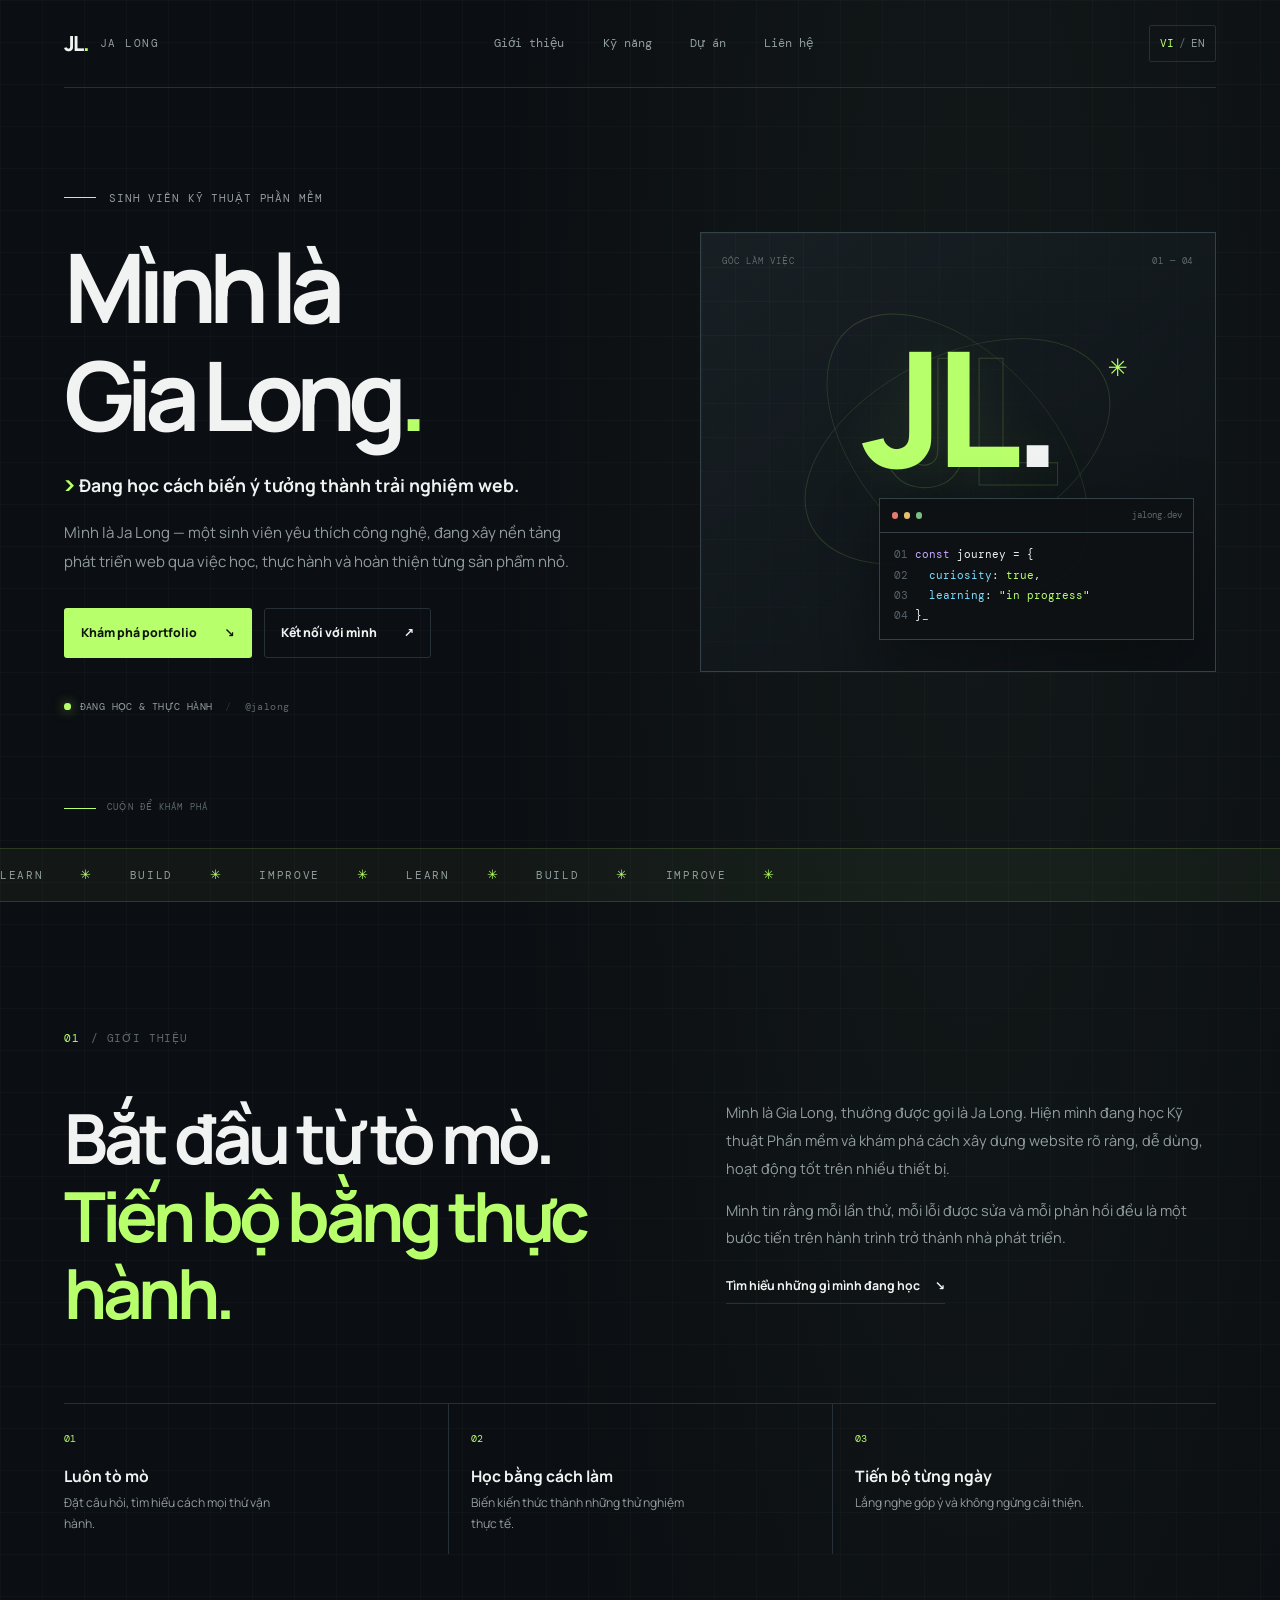
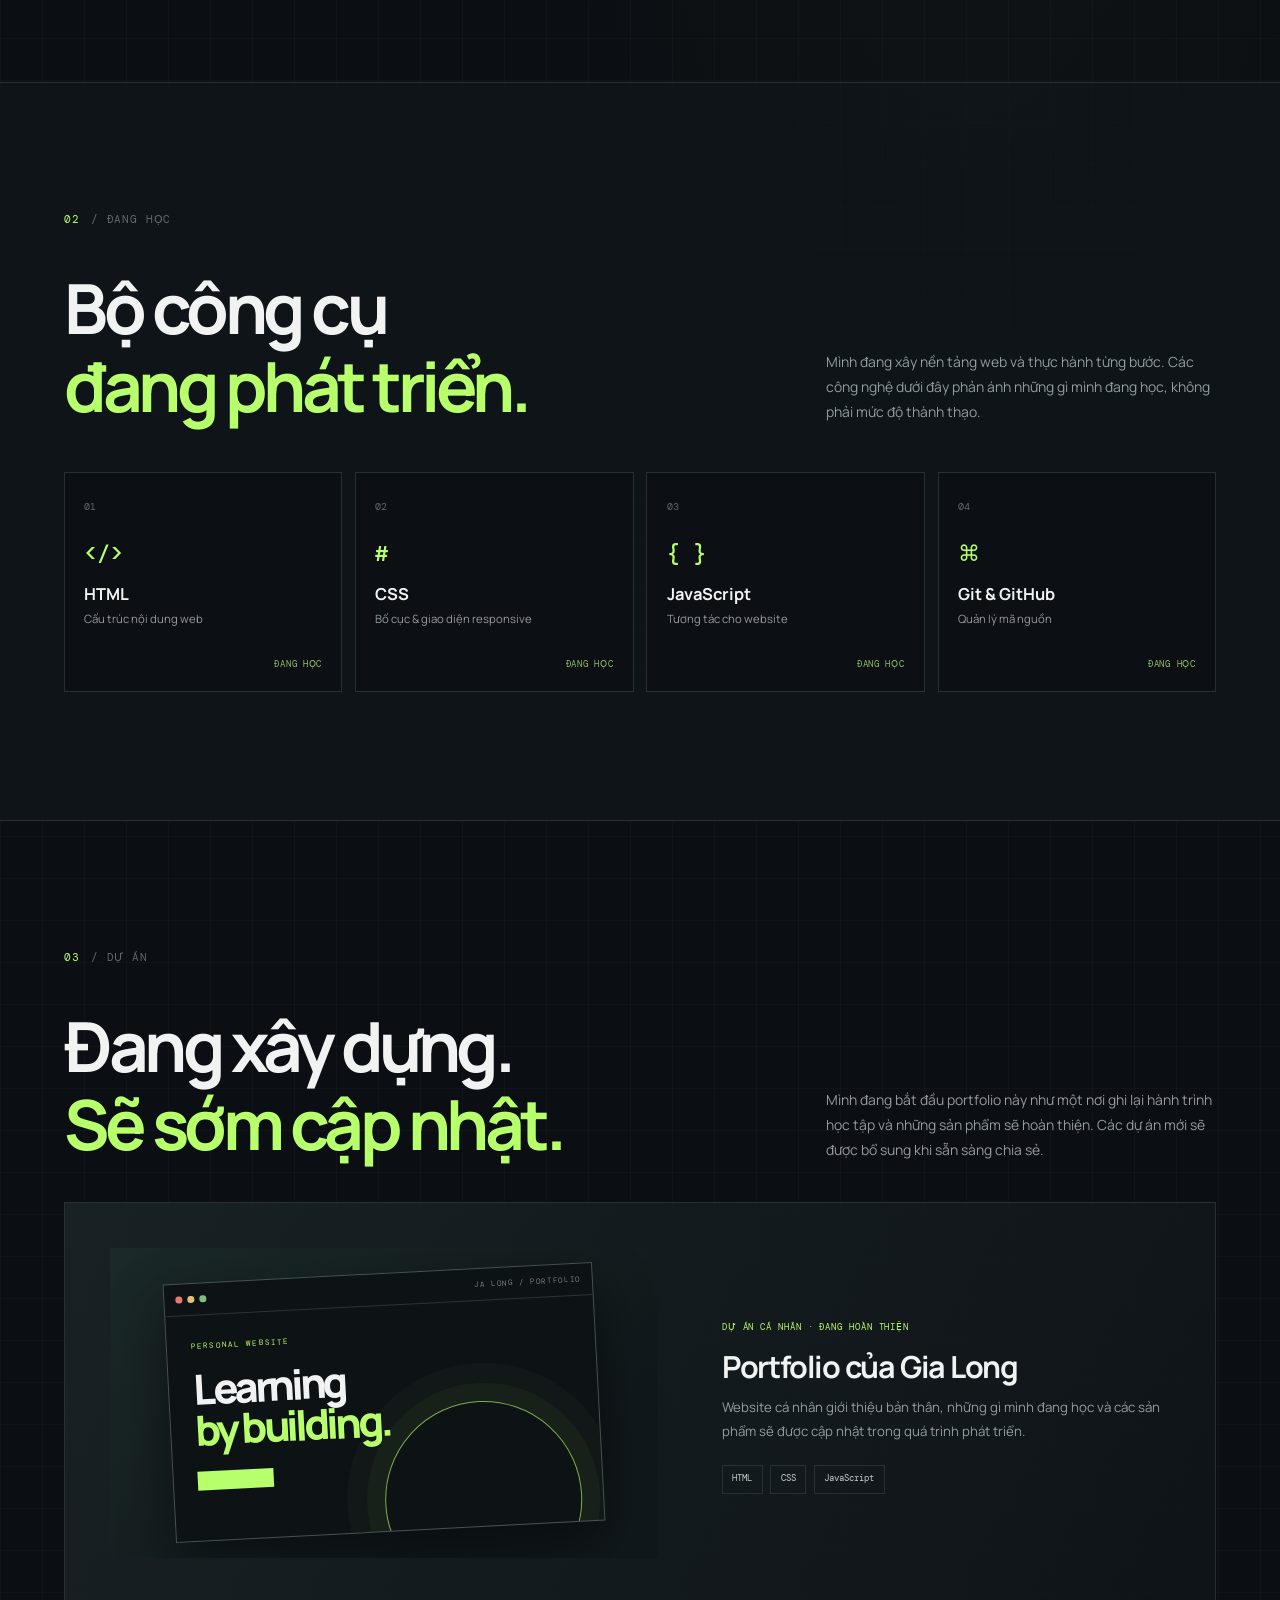
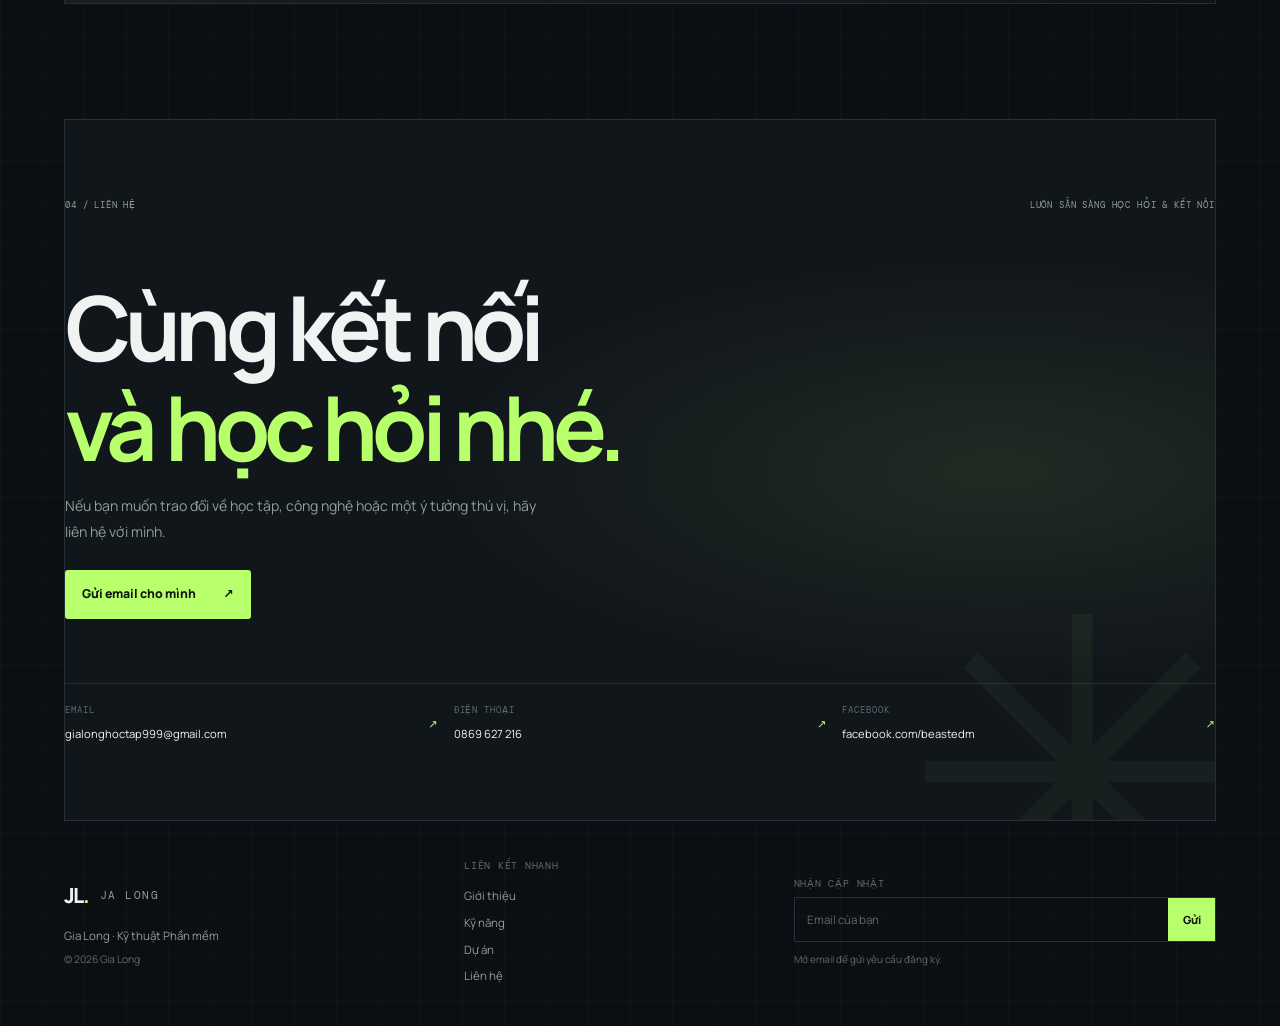
==== Pro5 chinh/index.html @ 9e27328f "feat: tich hop menu chon 4 thanh vien va tong hop source code" ====
<!doctype html>
<html lang="vi">
  <head>
    <meta charset="utf-8">
    <meta name="viewport" content="width=device-width, initial-scale=1">
    <meta name="theme-color" content="#0b0e12">
    <meta
      name="description"
      content="Gia Long (Ja Long) — sinh viên Kỹ thuật Phần mềm đang học và thực hành phát triển web."
    >
    <meta name="author" content="Gia Long">
    <title>Gia Long — Portfolio</title>
    <link rel="preconnect" href="https://fonts.googleapis.com">
    <link rel="preconnect" href="https://fonts.gstatic.com" crossorigin>
    <link
      href="https://fonts.googleapis.com/css2?family=DM+Mono:wght@400;500&family=Manrope:wght@400;500;600;700;800&display=swap"
      rel="stylesheet"
    >
    <link rel="stylesheet" href="https://unpkg.com/aos@2.3.4/dist/aos.css">
    <link rel="stylesheet" href="css/main.css">
    <link rel="stylesheet" href="css/components.css">
    <script src="https://unpkg.com/aos@2.3.4/dist/aos.js" defer></script>
    <script src="js/app.js" defer></script>
  </head>
  <body>
    <a class="skip-link" href="#main" data-i18n="skip">Bỏ qua điều hướng</a>
    <header class="site-header">
      <a class="brand" href="#home" aria-label="Ja Long — về đầu trang">
        <span class="brand-mark">JL<span>.</span></span>
        <span class="brand-name">JA LONG</span>
      </a>

      <button
        class="menu-toggle"
        type="button"
        aria-expanded="false"
        aria-controls="primary-nav"
        aria-label="Mở menu"
        data-i18n-aria="menuOpen"
      >
        <span></span>
        <span></span>
      </button>

      <nav class="site-nav" id="primary-nav" aria-label="Điều hướng chính" data-i18n-aria="navigation">
        <a href="#about" data-i18n="navAbout">Giới thiệu</a>
        <a href="#skills" data-i18n="navSkills">Kỹ năng</a>
        <a href="#work" data-i18n="navWork">Dự án</a>
        <a href="#contact" data-i18n="navContact">Liên hệ</a>
      </nav>

      <button class="language-toggle" type="button" aria-label="Switch language to English">
        <span class="language-current">VI</span>
        <span class="language-divider" aria-hidden="true">/</span>
        <span class="language-next">EN</span>
      </button>
    </header>

    <main id="main">
      <section class="hero section-shell" id="home" aria-labelledby="hero-title">
        <div class="hero-content" data-aos="fade-up" data-aos-duration="750">
          <p class="eyebrow"><span class="eyebrow-line"></span><span data-i18n="heroEyebrow">SINH VIÊN KỸ THUẬT PHẦN MỀM</span></p>
          <h1 id="hero-title">
            <span data-i18n="heroHello">Mình là</span><br>
            <span class="hero-name">Gia Long<span class="accent">.</span></span>
          </h1>
          <p class="hero-role"><span class="role-prompt">&gt;</span> <span data-i18n="heroRole">Đang học cách biến ý tưởng thành trải nghiệm web.</span></p>
          <p class="hero-description" data-i18n="heroDescription">
            Mình là Ja Long — một sinh viên yêu thích công nghệ, đang xây nền tảng phát triển web qua việc học, thực hành và hoàn thiện từng sản phẩm nhỏ.
          </p>
          <div class="hero-actions">
            <a class="button button-primary" href="#work">
              <span data-i18n="heroPrimary">Khám phá portfolio</span><span aria-hidden="true">↘</span>
            </a>
            <a class="button button-quiet" href="mailto:gialonghoctap999@gmail.com">
              <span data-i18n="heroSecondary">Kết nối với mình</span><span aria-hidden="true">↗</span>
            </a>
          </div>
          <div class="hero-meta">
            <span class="availability"><span class="availability-dot"></span><span data-i18n="learningStatus">ĐANG HỌC & THỰC HÀNH</span></span>
            <span class="meta-separator" aria-hidden="true">/</span>
            <span class="meta-handle">@jalong</span>
          </div>
        </div>

        <div class="hero-art" role="img" aria-label="Minh họa chữ viết tắt Gia Long" data-i18n-aria="visualLabel" data-aos="fade-up" data-aos-duration="850" data-aos-delay="120">
          <div class="art-grid" aria-hidden="true"></div>
          <div class="art-topline"><span data-i18n="cardLabel">GÓC LÀM VIỆC</span><span>01 — 04</span></div>
          <div class="monogram-wrap">
            <span class="monogram-shadow" aria-hidden="true">JL</span>
            <span class="monogram">JL<span>.</span></span>
          </div>
          <div class="terminal-card" aria-hidden="true">
            <div class="terminal-bar"><i></i><i></i><i></i><span>jalong.dev</span></div>
            <div class="terminal-code">
              <p><span class="code-muted">01</span> <span class="code-purple">const</span> <span class="code-white">journey</span> = {</p>
              <p><span class="code-muted">02</span> &nbsp; <span class="code-blue">curiosity</span>: <span class="code-green">true</span>,</p>
              <p><span class="code-muted">03</span> &nbsp; <span class="code-blue">learning</span>: <span class="code-green">"in progress"</span></p>
              <p><span class="code-muted">04</span> }<span class="cursor">_</span></p>
            </div>
          </div>
          <span class="art-orbit orbit-one" aria-hidden="true"></span>
          <span class="art-orbit orbit-two" aria-hidden="true"></span>
          <span class="art-spark" aria-hidden="true">✳</span>
        </div>
        <a class="scroll-indicator" href="#about"><span class="scroll-line"></span><span data-i18n="scroll">CUỘN ĐỂ KHÁM PHÁ</span></a>
      </section>

      <div class="ticker" aria-label="Các lĩnh vực đang học" data-i18n-aria="tickerLabel">
        <div class="ticker-track" aria-hidden="true">
          <span>LEARN</span><i>✳</i><span>BUILD</span><i>✳</i><span>IMPROVE</span><i>✳</i>
          <span>LEARN</span><i>✳</i><span>BUILD</span><i>✳</i><span>IMPROVE</span><i>✳</i>
        </div>
      </div>

      <section class="about section-shell section-space" id="about" aria-labelledby="about-title">
        <div class="section-label"><span>01</span><span data-i18n="aboutLabel">/ GIỚI THIỆU</span></div>
        <div class="about-layout">
          <h2 id="about-title" data-i18n="aboutTitle">Bắt đầu từ tò mò.<br><span>Tiến bộ bằng thực hành.</span></h2>
          <div class="about-copy">
            <p data-i18n="aboutCopy">Mình là Gia Long, thường được gọi là Ja Long. Hiện mình đang học Kỹ thuật Phần mềm và khám phá cách xây dựng website rõ ràng, dễ dùng, hoạt động tốt trên nhiều thiết bị.</p>
            <p data-i18n="aboutNote">Mình tin rằng mỗi lần thử, mỗi lỗi được sửa và mỗi phản hồi đều là một bước tiến trên hành trình trở thành nhà phát triển.</p>
            <a class="text-link" href="#skills"><span data-i18n="aboutLink">Tìm hiểu những gì mình đang học</span><span aria-hidden="true">↘</span></a>
          </div>
        </div>
        <div class="principle-list">
            <article class="principle" data-aos="fade-up" data-aos-delay="0">
            <span class="principle-index">01</span>
            <h3 data-i18n="principleOneTitle">Luôn tò mò</h3>
            <p data-i18n="principleOneBody">Đặt câu hỏi, tìm hiểu cách mọi thứ vận hành.</p>
          </article>
            <article class="principle" data-aos="fade-up" data-aos-delay="100">
            <span class="principle-index">02</span>
            <h3 data-i18n="principleTwoTitle">Học bằng cách làm</h3>
            <p data-i18n="principleTwoBody">Biến kiến thức thành những thử nghiệm thực tế.</p>
          </article>
            <article class="principle" data-aos="fade-up" data-aos-delay="200">
            <span class="principle-index">03</span>
            <h3 data-i18n="principleThreeTitle">Tiến bộ từng ngày</h3>
            <p data-i18n="principleThreeBody">Lắng nghe góp ý và không ngừng cải thiện.</p>
          </article>
        </div>
      </section>

      <section class="skills section-space" id="skills" aria-labelledby="skills-title">
        <div class="section-shell">
          <div class="section-label"><span>02</span><span data-i18n="skillsLabel">/ ĐANG HỌC</span></div>
          <div class="section-heading">
            <h2 id="skills-title" data-i18n="skillsTitle">Bộ công cụ<br><span>đang phát triển.</span></h2>
            <p data-i18n="skillsIntro">Mình đang xây nền tảng web và thực hành từng bước. Các công nghệ dưới đây phản ánh những gì mình đang học, không phải mức độ thành thạo.</p>
          </div>
          <div class="skill-grid">
            <article class="skill-card" data-aos="fade-up" data-aos-delay="0">
              <span class="skill-number">01</span><span class="skill-symbol" aria-hidden="true">&lt;/&gt;</span>
              <h3>HTML</h3><p data-i18n="skillHtml">Cấu trúc nội dung web</p><span class="skill-status" data-i18n="skillLearning">ĐANG HỌC</span>
            </article>
            <article class="skill-card" data-aos="fade-up" data-aos-delay="100">
              <span class="skill-number">02</span><span class="skill-symbol" aria-hidden="true">#</span>
              <h3>CSS</h3><p data-i18n="skillCss">Bố cục & giao diện responsive</p><span class="skill-status" data-i18n="skillLearning">ĐANG HỌC</span>
            </article>
            <article class="skill-card" data-aos="fade-up" data-aos-delay="200">
              <span class="skill-number">03</span><span class="skill-symbol" aria-hidden="true">{ }</span>
              <h3>JavaScript</h3><p data-i18n="skillJs">Tương tác cho website</p><span class="skill-status" data-i18n="skillLearning">ĐANG HỌC</span>
            </article>
            <article class="skill-card" data-aos="fade-up" data-aos-delay="300">
              <span class="skill-number">04</span><span class="skill-symbol" aria-hidden="true">⌘</span>
              <h3>Git & GitHub</h3><p data-i18n="skillGit">Quản lý mã nguồn</p><span class="skill-status" data-i18n="skillLearning">ĐANG HỌC</span>
            </article>
          </div>
        </div>
      </section>

      <section class="work section-shell section-space" id="work" aria-labelledby="work-title">
        <div class="section-label"><span>03</span><span data-i18n="workLabel">/ DỰ ÁN</span></div>
        <div class="section-heading work-heading">
          <h2 id="work-title" data-i18n="workTitle">Đang xây dựng.<br><span>Sẽ sớm cập nhật.</span></h2>
          <p data-i18n="workIntro">Mình đang bắt đầu portfolio này như một nơi ghi lại hành trình học tập và những sản phẩm sẽ hoàn thiện. Các dự án mới sẽ được bổ sung khi sẵn sàng chia sẻ.</p>
        </div>
        <article class="portfolio-project">
          <div class="project-visual" aria-hidden="true" data-aos="fade-up" data-aos-duration="750">
            <div class="project-window">
              <div class="window-head"><span></span><span></span><span></span><b>JA LONG / PORTFOLIO</b></div>
              <div class="window-body">
                <span class="window-kicker">PERSONAL WEBSITE</span>
                <span class="window-title">Learning<br><em>by building.</em></span>
                <span class="window-button"></span>
                <span class="window-shape"></span>
              </div>
            </div>
          </div>
          <div class="project-caption" data-aos="fade-up" data-aos-duration="750" data-aos-delay="100">
            <div><span class="project-type" data-i18n="projectType">DỰ ÁN CÁ NHÂN · ĐANG HOÀN THIỆN</span><h3 data-i18n="projectTitle">Portfolio của Gia Long</h3></div>
            <p data-i18n="projectDescription">Website cá nhân giới thiệu bản thân, những gì mình đang học và các sản phẩm sẽ được cập nhật trong quá trình phát triển.</p>
            <ul class="tag-list" aria-label="Công nghệ" data-i18n-aria="techLabel"><li>HTML</li><li>CSS</li><li>JavaScript</li></ul>
          </div>
        </article>
      </section>

      <section class="contact section-shell" id="contact" aria-labelledby="contact-title">
        <div class="contact-top"><span>04 / <span data-i18n="contactLabel">LIÊN HỆ</span></span><span data-i18n="contactEyebrow">LUÔN SẴN SÀNG HỌC HỎI & KẾT NỐI</span></div>
        <h2 id="contact-title" data-i18n="contactTitle" data-aos="fade-up">Cùng kết nối<br><span>và học hỏi nhé.</span></h2>
        <p class="contact-intro" data-i18n="contactIntro">Nếu bạn muốn trao đổi về học tập, công nghệ hoặc một ý tưởng thú vị, hãy liên hệ với mình.</p>
        <a class="button button-primary contact-cta" href="mailto:gialonghoctap999@gmail.com"><span data-i18n="contactCta">Gửi email cho mình</span><span aria-hidden="true">↗</span></a>
        <div class="contact-links">
          <a href="mailto:gialonghoctap999@gmail.com"><span class="contact-key">EMAIL</span><span>gialonghoctap999@gmail.com</span><span aria-hidden="true">↗</span></a>
          <a href="tel:+84869627216"><span class="contact-key" data-i18n="phoneLabel">ĐIỆN THOẠI</span><span>0869 627 216</span><span aria-hidden="true">↗</span></a>
          <a href="https://www.facebook.com/beastedm" target="_blank" rel="noopener noreferrer"><span class="contact-key">FACEBOOK</span><span>facebook.com/beastedm</span><span aria-hidden="true">↗</span></a>
        </div>
        <span class="contact-decoration" aria-hidden="true">✳</span>
      </section>
    </main>

    <footer class="site-footer section-shell">
      <div class="footer-group">
        <a class="brand" href="#home" aria-label="Ja Long — về đầu trang"><span class="brand-mark">JL<span>.</span></span><span class="brand-name">JA LONG</span></a>
        <p class="footer-group-name" data-i18n="footerGroup">Gia Long · Kỹ thuật Phần mềm</p>
        <p class="footer-copy">© <span id="current-year"></span> Gia Long</p>
      </div>
      <nav class="footer-nav" aria-label="Liên kết nhanh" data-i18n-aria="footerLinksLabel">
        <h2 class="footer-heading" data-i18n="footerLinks">LIÊN KẾT NHANH</h2>
        <a href="#about" data-i18n="navAbout">Giới thiệu</a>
        <a href="#skills" data-i18n="navSkills">Kỹ năng</a>
        <a href="#work" data-i18n="navWork">Dự án</a>
        <a href="#contact" data-i18n="navContact">Liên hệ</a>
      </nav>
      <div class="footer-signup">
        <h2 class="footer-heading" data-i18n="newsletterTitle">NHẬN CẬP NHẬT</h2>
        <form class="newsletter-form">
          <label class="visually-hidden" for="newsletter-email" data-i18n="newsletterLabel">Địa chỉ email</label>
          <input id="newsletter-email" name="email" type="email" autocomplete="email" required placeholder="Email của bạn" data-i18n-placeholder="newsletterPlaceholder">
          <button type="submit" aria-label="Gửi yêu cầu đăng ký" data-i18n-aria="newsletterSubmit">Gửi</button>
        </form>
        <p class="newsletter-note" data-i18n="newsletterNote">Mở email để gửi yêu cầu đăng ký.</p>
      </div>
    </footer>
  </body>
</html>
---- Pro5 chinh/css/main.css ----
:root {
  color-scheme: dark;
  --bg: #0b0e12;
  --surface: #11161b;
  --surface-raised: #171e24;
  --ink: #f0f3f2;
  --muted: #929d9d;
  --faint: #5f6a6d;
  --line: #263036;
  --accent: #b8ff6c;
  --accent-dim: #1a2b17;
  --blue: #7ddcff;
  --purple: #c8a8ff;
  --on-accent: #10160c;
  --accent-hover: #d0ffa0;
  --accent-glow-55: rgba(184, 255, 108, 0.55);
  --accent-glow-18: rgba(184, 255, 108, 0.18);
  --accent-glow-12: rgba(184, 255, 108, 0.12);
  --accent-line-15: rgba(184, 255, 108, 0.15);
  --accent-wash-045: rgba(184, 255, 108, 0.045);
  --accent-glow-65: rgba(184, 255, 108, 0.65);
  --accent-halo-035: rgba(184, 255, 108, 0.035);
  --accent-halo-025: rgba(184, 255, 108, 0.025);
  --accent-wash-09: rgba(184, 255, 108, 0.09);
  --hero-glow: rgba(104, 150, 107, 0.08);
  --grid-line: rgba(255, 255, 255, 0.018);
  --art-grid-line: rgba(172, 198, 184, 0.04);
  --surface-glass: rgba(25, 33, 38, 0.92);
  --surface-glass-soft: rgba(12, 17, 20, 0.72);
  --terminal-glass: rgba(13, 18, 21, 0.94);
  --surface-overlay: rgba(17, 22, 27, 0.75);
  --surface-transparent: rgba(11, 14, 18, 0.6);
  --project-glass: rgba(25, 35, 38, 0.9);
  --project-glass-soft: rgba(16, 21, 26, 0.8);
  --black-shadow-28: rgba(0, 0, 0, 0.28);
  --black-shadow-35: rgba(0, 0, 0, 0.35);
  --black-shadow-45: rgba(0, 0, 0, 0.45);
  --accent-grid-muted: rgba(38, 48, 54, 0.7);
  --terminal-border: #354148;
  --terminal-dot: #415057;
  --terminal-red: #e47b70;
  --terminal-yellow: #e4bf70;
  --terminal-green: #7bbf83;
  --code-muted: #56636a;
  --skill-border-hover: #64795a;
  --skill-status: #91bd69;
  --preview-start: #1b2928;
  --preview-end: #11181b;
  --preview-window-border: #45534e;
  --preview-window-bg: #0d1215;
  --preview-window-line: #293431;
  --preview-window-muted: #71807b;
  --tag-ink: #c4ceca;
  --contact-decoration: rgba(184, 255, 108, 0.045);
  --font-body: 'Manrope', system-ui, sans-serif;
  --font-mono: 'DM Mono', ui-monospace, monospace;
  --page-width: 1180px;
  --gutter: clamp(1.25rem, 5vw, 4.5rem);
  --ease: cubic-bezier(0.22, 1, 0.36, 1);
}

*, *::before, *::after { box-sizing: border-box; }
html { min-width: 320px; scroll-behavior: smooth; scroll-padding-top: 6rem; }
body {
  display: flex;
  min-height: 100svh;
  flex-direction: column;
  min-width: 320px;
  margin: 0;
  overflow-x: clip;
  background:
    radial-gradient(ellipse at 76% 11%, var(--hero-glow), transparent 31rem),
    linear-gradient(var(--grid-line) 1px, transparent 1px),
    linear-gradient(90deg, var(--grid-line) 1px, transparent 1px),
    var(--bg);
  background-size: auto, 42px 42px, 42px 42px, auto;
  color: var(--ink);
  font-family: var(--font-body);
  font-size: 15px;
  line-height: 1.7;
  -webkit-font-smoothing: antialiased;
}
body, button, a { -webkit-tap-highlight-color: transparent; }
main { flex: 1; }
button, a { color: inherit; }
a { text-decoration: none; }
button { font: inherit; }
img, svg { display: block; max-width: 100%; }
h1, h2, h3, p, figure { margin-top: 0; }
h1, h2, h3 { font-weight: 700; line-height: 1.12; }
p { margin-bottom: 0; }
::selection { color: var(--bg); background: var(--accent); }

.section-shell { width: min(100% - var(--gutter) * 2, var(--page-width)); margin-inline: auto; }
.section-space { padding-block: clamp(5.5rem, 10vw, 8.5rem); }
.skip-link {
  position: fixed;
  z-index: 100;
  top: 1rem;
  left: 1rem;
  padding: 0.7rem 1rem;
  transform: translateY(-160%);
  background: var(--accent);
  color: var(--bg);
  font-weight: 800;
}
.skip-link:focus { transform: translateY(0); }
.visually-hidden {
  position: absolute;
  width: 1px;
  height: 1px;
  overflow: hidden;
  clip: rect(0, 0, 0, 0);
  white-space: nowrap;
  clip-path: inset(50%);
}
:focus-visible { outline: 2px solid var(--accent); outline-offset: 5px; }
::selection { color: var(--bg); background: var(--accent); }

@media (prefers-reduced-motion: reduce) {
  *, *::before, *::after {
    scroll-behavior: auto !important;
    animation-duration: 0.01ms !important;
    animation-iteration-count: 1 !important;
    transition-duration: 0.01ms !important;
  }
}
---- Pro5 chinh/css/components.css ----
.site-header {
  position: relative;
  z-index: 10;
  display: flex;
  width: min(100% - var(--gutter) * 2, var(--page-width));
  min-height: 5.5rem;
  align-items: center;
  justify-content: space-between;
  gap: 2rem;
  margin-inline: auto;
  border-bottom: 1px solid var(--line);
}
.brand { display: inline-flex; align-items: center; gap: 0.75rem; }
.brand-mark {
  font-size: 1.3rem;
  font-weight: 800;
  letter-spacing: -0.08em;
}
.brand-mark > span { color: var(--accent); }
.brand-name, .site-nav, .language-toggle, .eyebrow, .hero-meta, .art-topline,
.section-label, .principle-index, .skill-number, .skill-status, .project-type,
.contact-top, .contact-key, .back-top, .scroll-indicator {
  font-family: var(--font-mono);
}
.brand-name { color: var(--muted); font-size: 0.68rem; letter-spacing: 0.13em; }
.site-nav { display: flex; align-items: center; gap: clamp(1.2rem, 3vw, 2.5rem); }
.site-nav a { color: var(--muted); font-size: 0.76rem; transition: color 180ms var(--ease); }
.site-nav a:hover { color: var(--accent); }
.language-toggle {
  display: inline-flex;
  min-width: 4.2rem;
  justify-content: center;
  gap: 0.3rem;
  padding: 0.5rem 0.6rem;
  border: 1px solid var(--line);
  border-radius: 2px;
  background: transparent;
  color: var(--muted);
  cursor: pointer;
  font-size: 0.68rem;
  transition: border-color 180ms var(--ease), color 180ms var(--ease);
}
.language-toggle:hover { border-color: var(--accent); color: var(--accent); }
.language-current { color: var(--accent); }
.language-divider { color: var(--faint); }
.menu-toggle { display: none; }

.hero {
  position: relative;
  display: grid;
  min-height: min(760px, calc(100svh - 5.5rem));
  grid-template-columns: 1.04fr 0.96fr;
  align-items: center;
  gap: clamp(2rem, 6vw, 5rem);
  padding-block: 5rem 7rem;
}
.hero-content { position: relative; z-index: 1; padding-block: 1rem; }
.eyebrow { display: flex; align-items: center; gap: 0.8rem; margin-bottom: 1.6rem; color: var(--muted); font-size: 0.68rem; letter-spacing: 0.08em; }
.eyebrow-line { width: 2rem; height: 1px; background: var(--accent); }
.hero h1 { margin-bottom: 1.4rem; font-size: clamp(3.6rem, 7.5vw, 6.7rem); letter-spacing: -0.085em; }
.hero-name { color: var(--ink); white-space: nowrap; }
.accent { color: var(--accent); }
.hero-role { margin-bottom: 1.1rem; color: var(--ink); font-size: clamp(0.98rem, 1.4vw, 1.1rem); font-weight: 700; }
.role-prompt { color: var(--accent); font-family: var(--font-mono); }
.hero-description { max-width: 510px; color: var(--muted); font-size: 0.94rem; line-height: 1.9; }
.hero-actions { display: flex; flex-wrap: wrap; gap: 0.75rem; margin-top: 2rem; }
.button {
  display: inline-flex;
  min-height: 3.1rem;
  align-items: center;
  justify-content: space-between;
  gap: 1.7rem;
  padding: 0.75rem 1rem;
  border: 1px solid transparent;
  border-radius: 3px;
  font-size: 0.77rem;
  font-weight: 800;
  transition: color 180ms var(--ease), background-color 180ms var(--ease), border-color 180ms var(--ease), transform 180ms var(--ease);
}
.button:hover { transform: translateY(-2px); }
.button:active { transform: scale(0.98); }
.button-primary { background: var(--accent); color: var(--on-accent); }
.button-primary:hover { background: var(--accent-hover); }
.button-quiet { border-color: var(--line); color: var(--ink); }
.button-quiet:hover { border-color: var(--muted); background: var(--surface); }
.hero-meta { display: flex; flex-wrap: wrap; align-items: center; gap: 0.8rem; margin-top: 2.5rem; color: var(--faint); font-size: 0.63rem; letter-spacing: 0.04em; }
.availability { display: inline-flex; align-items: center; gap: 0.55rem; color: var(--muted); }
.availability-dot { width: 0.42rem; height: 0.42rem; border-radius: 50%; background: var(--accent); box-shadow: 0 0 12px var(--accent-glow-55); }
.meta-separator { color: var(--line); }

.hero-art {
  position: relative;
  display: grid;
  min-height: 440px;
  overflow: hidden;
  place-items: center;
  border: 1px solid var(--terminal-border);
  background: linear-gradient(145deg, var(--surface-glass), var(--surface-glass-soft));
}
.art-grid {
  position: absolute;
  inset: 0;
  background-image: linear-gradient(var(--art-grid-line) 1px, transparent 1px), linear-gradient(90deg, var(--art-grid-line) 1px, transparent 1px);
  background-size: 34px 34px;
  mask-image: linear-gradient(135deg, black, transparent 82%);
}
.art-topline { position: absolute; z-index: 2; top: 1.25rem; right: 1.35rem; left: 1.35rem; display: flex; justify-content: space-between; color: var(--faint); font-size: 0.59rem; letter-spacing: 0.1em; }
.monogram-wrap { position: absolute; top: 2%; left: 18%; display: grid; width: 64%; aspect-ratio: 1; place-items: center; }
.monogram-shadow { position: absolute; transform: translate(10px, 11px); color: transparent; font-size: clamp(7rem, 16vw, 11rem); font-weight: 800; letter-spacing: -0.06em; -webkit-text-stroke: 1px var(--accent-glow-18); }
.monogram { position: relative; z-index: 1; color: var(--accent); font-size: clamp(7rem, 15vw, 10rem); font-weight: 800; letter-spacing: -0.06em; line-height: 1; text-shadow: 0 0 60px var(--accent-glow-12); }
.monogram > span { color: var(--ink); }
.terminal-card { position: absolute; z-index: 3; right: 4%; bottom: 7%; width: min(75%, 315px); border: 1px solid var(--terminal-border); background: var(--terminal-glass); box-shadow: 0 18px 55px var(--black-shadow-35); }
.terminal-bar { display: flex; height: 2.15rem; align-items: center; gap: 0.35rem; padding-inline: 0.7rem; border-bottom: 1px solid var(--terminal-border); }
.terminal-bar i, .window-head > span { width: 0.4rem; height: 0.4rem; border-radius: 50%; background: var(--terminal-dot); }
.terminal-bar i:first-child { background: var(--terminal-red); }
.terminal-bar i:nth-child(2) { background: var(--terminal-yellow); }
.terminal-bar i:nth-child(3) { background: var(--terminal-green); }
.terminal-bar > span { margin-left: auto; color: var(--faint); font-family: var(--font-mono); font-size: 0.57rem; }
.terminal-code { padding: 0.7rem 0.85rem 0.85rem; font-family: var(--font-mono); font-size: clamp(0.52rem, 1vw, 0.67rem); line-height: 1.9; }
.terminal-code p { overflow: hidden; margin: 0; white-space: nowrap; }
.code-muted { color: var(--code-muted); }
.code-purple { color: var(--purple); }
.code-white { color: var(--ink); }
.code-blue { color: var(--blue); }
.code-green { color: var(--accent); }
.cursor { color: var(--accent); animation: blink 1.1s steps(2, start) infinite; }
@keyframes blink { to { visibility: hidden; } }
.art-orbit { position: absolute; width: 64%; aspect-ratio: 1; border: 1px solid var(--accent-line-15); border-radius: 50%; }
.orbit-one { transform: rotate(-27deg) scaleY(0.58); }
.orbit-two { transform: rotate(48deg) scaleY(0.58); }
.art-spark { position: absolute; top: 26%; right: 17%; color: var(--accent); font-size: 1.5rem; }
.scroll-indicator { position: absolute; bottom: 2rem; left: 0; display: flex; align-items: center; gap: 0.7rem; color: var(--faint); font-size: 0.58rem; letter-spacing: 0.12em; }
.scroll-line { width: 2rem; height: 1px; background: var(--accent); }

.ticker { overflow: hidden; padding: 0.95rem 0; border-block: 1px solid var(--accent-line-15); background: var(--accent-wash-045); }
.ticker-track { display: flex; width: max-content; align-items: center; gap: 2.3rem; animation: ticker-roll 27s linear infinite; color: var(--muted); font-family: var(--font-mono); font-size: 0.7rem; letter-spacing: 0.15em; }
.ticker-track i { color: var(--accent); font-size: 0.8rem; font-style: normal; }
@keyframes ticker-roll { to { transform: translateX(-50%); } }

.section-label { display: flex; gap: 0.7rem; color: var(--faint); font-size: 0.66rem; letter-spacing: 0.08em; }
.section-label > span:first-child { color: var(--accent); }
.about-layout { display: grid; grid-template-columns: 1.1fr 0.9fr; gap: 4rem; padding-block: 3.2rem 4.5rem; }
.about-layout h2, .section-heading h2, .contact h2 { margin: 0; font-size: clamp(2.5rem, 5.4vw, 4.5rem); letter-spacing: -0.065em; }
.about-layout h2 span, .section-heading h2 span, .contact h2 span { color: var(--accent); }
.about-copy p { color: var(--muted); font-size: 0.91rem; line-height: 1.9; }
.about-copy p + p { margin-top: 0.9rem; }
.text-link { display: inline-flex; align-items: center; gap: 0.9rem; margin-top: 1.5rem; padding-bottom: 0.4rem; border-bottom: 1px solid var(--line); color: var(--ink); font-size: 0.77rem; font-weight: 700; transition: color 180ms var(--ease), border-color 180ms var(--ease); }
.text-link:hover { border-color: var(--accent); color: var(--accent); }
.principle-list { display: grid; grid-template-columns: repeat(3, 1fr); border-top: 1px solid var(--line); }
.principle { min-height: 150px; padding: 1.2rem 1.4rem 0 0; }
.principle + .principle { padding-left: 1.4rem; border-left: 1px solid var(--line); }
.principle-index { color: var(--accent); font-size: 0.63rem; }
.principle h3 { margin: 1.2rem 0 0.45rem; font-size: 0.98rem; }
.principle p { max-width: 230px; color: var(--muted); font-size: 0.76rem; line-height: 1.7; }

.skills { border-block: 1px solid var(--line); background: var(--surface-overlay); }
.section-heading { display: flex; align-items: end; justify-content: space-between; gap: 3rem; padding: 2.5rem 0 3rem; }
.section-heading > p { max-width: 390px; color: var(--muted); font-size: 0.87rem; line-height: 1.8; }
.skill-grid { display: grid; grid-template-columns: repeat(4, minmax(0, 1fr)); gap: 0.8rem; }
.skill-card { position: relative; min-height: 220px; padding: 1.2rem; border: 1px solid var(--line); background: var(--surface-transparent); transition: transform 220ms var(--ease), border-color 220ms var(--ease), background-color 220ms var(--ease); }
.skill-card:hover { transform: translateY(-4px); border-color: var(--skill-border-hover); background: var(--surface); }
.skill-number { color: var(--faint); font-size: 0.61rem; }
.skill-symbol { display: block; margin: 1.1rem 0 0.8rem; color: var(--accent); font-family: var(--font-mono); font-size: 1.35rem; font-weight: 500; }
.skill-card h3 { margin-bottom: 0.35rem; font-size: 1.03rem; }
.skill-card p { color: var(--muted); font-size: 0.71rem; }
.skill-status { position: absolute; right: 1.2rem; bottom: 1.2rem; color: var(--skill-status); font-size: 0.56rem; letter-spacing: 0.08em; }

.work { padding-bottom: clamp(5rem, 9vw, 7.5rem); }
.work-heading { padding-bottom: 2.5rem; }
.portfolio-project { display: grid; grid-template-columns: 1.1fr 0.9fr; align-items: center; gap: clamp(2rem, 5vw, 4rem); padding: clamp(1.2rem, 4vw, 2.8rem); border: 1px solid var(--line); background: linear-gradient(120deg, var(--project-glass), var(--project-glass-soft)); }
.project-visual { display: grid; min-height: 310px; overflow: hidden; place-items: center; background: linear-gradient(140deg, var(--preview-start), var(--preview-end) 75%); }
.project-window { position: relative; width: 83%; max-width: 430px; overflow: hidden; transform: rotate(-3deg); border: 1px solid var(--preview-window-border); background: var(--preview-window-bg); box-shadow: 0 22px 55px var(--black-shadow-45); }
.window-head { display: flex; height: 2rem; align-items: center; gap: 0.35rem; padding-inline: 0.7rem; border-bottom: 1px solid var(--preview-window-line); }
.window-head > span:first-child { background: var(--terminal-red); }
.window-head > span:nth-child(2) { background: var(--terminal-yellow); }
.window-head > span:nth-child(3) { background: var(--terminal-green); }
.window-head b { margin-left: auto; color: var(--preview-window-muted); font-family: var(--font-mono); font-size: 0.48rem; font-weight: 400; letter-spacing: 0.08em; }
.window-body { position: relative; min-height: 225px; padding: 1.5rem; }
.window-kicker { display: block; color: var(--accent); font-family: var(--font-mono); font-size: 0.48rem; letter-spacing: 0.15em; }
.window-title { display: block; margin-top: 1rem; font-size: clamp(1.7rem, 4vw, 2.6rem); font-weight: 800; letter-spacing: -0.08em; line-height: 0.99; }
.window-title em { color: var(--accent); font-style: normal; }
.window-button { display: block; width: 76px; height: 19px; margin-top: 1.3rem; background: var(--accent); }
.window-shape { position: absolute; right: 5%; bottom: -32%; width: 46%; aspect-ratio: 1; border: 1px solid var(--accent-glow-65); border-radius: 50%; box-shadow: 0 0 0 18px var(--accent-halo-035), 0 0 0 38px var(--accent-halo-025); }
.project-type { color: var(--accent); font-size: 0.57rem; letter-spacing: 0.1em; }
.project-caption h3 { margin: 0.8rem 0 0.75rem; font-size: clamp(1.4rem, 2.5vw, 1.9rem); letter-spacing: -0.04em; }
.project-caption > p { color: var(--muted); font-size: 0.83rem; line-height: 1.8; }
.tag-list { display: flex; flex-wrap: wrap; gap: 0.45rem; margin: 1.3rem 0 0; padding: 0; list-style: none; }
.tag-list li { padding: 0.35rem 0.6rem; border: 1px solid var(--line); color: var(--tag-ink); font-family: var(--font-mono); font-size: 0.58rem; }

.contact { position: relative; overflow: hidden; padding-block: clamp(3rem, 6vw, 5rem); border: 1px solid var(--line); background: radial-gradient(ellipse at 81% 50%, var(--accent-wash-09), transparent 42%), var(--surface); }
.contact-top { position: relative; z-index: 1; display: flex; justify-content: space-between; gap: 1rem; color: var(--muted); font-size: 0.59rem; letter-spacing: 0.09em; }
.contact h2 { position: relative; z-index: 1; margin-top: 4rem; font-size: clamp(3rem, 7vw, 5.7rem); }
.contact-intro { position: relative; z-index: 1; max-width: 490px; margin-top: 1rem; color: var(--muted); font-size: 0.88rem; line-height: 1.8; }
.contact-cta { position: relative; z-index: 1; margin-top: 1.6rem; }
.contact-links { position: relative; z-index: 1; display: grid; grid-template-columns: repeat(3, 1fr); gap: 1rem; margin-top: 4rem; padding-top: 1.2rem; border-top: 1px solid var(--line); }
.contact-links a { display: grid; grid-template-columns: 1fr auto; gap: 0.35rem 0.8rem; min-width: 0; color: var(--ink); font-size: 0.7rem; overflow-wrap: anywhere; }
.contact-links a > span:last-child { grid-column: 2; grid-row: 1 / span 2; align-self: center; color: var(--accent); }
.contact-links a:hover > span:nth-child(2) { color: var(--accent); }
.contact-key { color: var(--faint); font-size: 0.56rem; letter-spacing: 0.1em; }
.contact-decoration { position: absolute; right: -3rem; bottom: -10rem; color: var(--contact-decoration); font-size: 27rem; line-height: 1; }

.site-footer { display: grid; grid-template-columns: 1fr 0.8fr 1.2fr; gap: 3rem; padding-block: 2.5rem; }
.footer-group { align-self: center; }
.footer-group-name { margin-top: 0.8rem; color: var(--muted); font-size: 0.72rem; }
.footer-copy { margin-top: 0.35rem; color: var(--faint); font-size: 0.65rem; }
.footer-nav { display: grid; justify-items: start; gap: 0.45rem; }
.footer-heading { margin: 0 0 0.45rem; color: var(--faint); font-family: var(--font-mono); font-size: 0.6rem; font-weight: 400; letter-spacing: 0.08em; }
.footer-nav a { color: var(--muted); font-size: 0.72rem; transition: color 180ms var(--ease); }
.footer-nav a:hover { color: var(--accent); }
.footer-signup { align-self: center; }
.newsletter-form { display: flex; min-height: 2.8rem; border: 1px solid var(--line); }
.newsletter-form:focus-within { border-color: var(--accent); }
.newsletter-form input { width: 100%; min-width: 0; padding: 0.65rem 0.8rem; border: 0; outline: 0; background: transparent; color: var(--ink); font: inherit; font-size: 0.72rem; }
.newsletter-form input::placeholder { color: var(--faint); }
.newsletter-form button { padding-inline: 0.9rem; border: 0; background: var(--accent); color: var(--on-accent); cursor: pointer; font-size: 0.7rem; font-weight: 800; }
.newsletter-note { margin-top: 0.55rem; color: var(--faint); font-size: 0.62rem; }

@media (max-width: 900px) {
  .hero { min-height: auto; grid-template-columns: 1fr 0.85fr; gap: 2rem; padding-block: 4.5rem 6.5rem; }
  .hero-art { min-height: 370px; }
  .hero h1 { font-size: clamp(3.4rem, 7vw, 5rem); }
  .about-layout { gap: 2.5rem; }
  .section-heading { align-items: start; flex-direction: column; gap: 1.2rem; }
  .skill-grid { grid-template-columns: repeat(2, minmax(0, 1fr)); }
}

@media (max-width: 640px) {
  :root { --gutter: 1.2rem; }
  html { scroll-padding-top: 5rem; }
  .site-header { min-height: 4.6rem; gap: 0.65rem; }
  .brand { margin-right: auto; }
  .brand-name { display: none; }
  .menu-toggle { display: grid; width: 2.55rem; aspect-ratio: 1; align-content: center; justify-items: center; gap: 5px; border: 1px solid var(--line); border-radius: 3px; background: var(--surface); cursor: pointer; }
  .menu-toggle span { width: 0.95rem; height: 1px; background: var(--ink); transition: transform 180ms var(--ease); }
  .menu-toggle[aria-expanded="true"] span:first-child { transform: translateY(3px) rotate(45deg); }
  .menu-toggle[aria-expanded="true"] span:last-child { transform: translateY(-3px) rotate(-45deg); }
  .site-nav { position: fixed; z-index: 11; top: 4.6rem; right: 0; bottom: 0; display: flex; width: min(21rem, 86vw); flex-direction: column; align-items: stretch; gap: 0; padding: 0 1.4rem; clip-path: inset(0 0 0 100%); border-left: 1px solid var(--line); background: var(--bg); box-shadow: -1.5rem 0 3rem var(--black-shadow-28); opacity: 0; visibility: hidden; transition: clip-path 320ms var(--ease), opacity 220ms var(--ease), visibility 0s linear 320ms; }
  .site-nav.is-open { padding-block: 1.25rem; clip-path: inset(0); opacity: 1; visibility: visible; transition-delay: 0s; }
  .site-nav a { padding: 0.7rem 0; border-bottom: 1px solid var(--accent-grid-muted); }
  .site-nav a:last-child { border-bottom: 0; }
  .language-toggle { min-width: 3.8rem; padding-inline: 0.45rem; }
  .hero { grid-template-columns: 1fr; gap: 2.3rem; padding-block: 3.5rem 5rem; }
  .hero h1 { font-size: clamp(3.6rem, 15vw, 5.4rem); }
  .hero-description { font-size: 0.87rem; }
  .hero-meta { margin-top: 1.8rem; }
  .hero-art { min-height: min(102vw, 410px); }
  .monogram-wrap { top: 10%; }
  .monogram { font-size: clamp(7rem, 31vw, 10rem); }
  .monogram-shadow { font-size: clamp(7.5rem, 33vw, 10.5rem); }
  .terminal-card { right: 4%; bottom: 6%; }
  .scroll-indicator { bottom: 1.8rem; }
  .ticker-track { gap: 1.5rem; }
  .about-layout { grid-template-columns: 1fr; gap: 1.5rem; padding-block: 2.2rem 3rem; }
  .about-layout h2, .section-heading h2 { font-size: clamp(2.5rem, 10vw, 3.8rem); }
  .principle-list { grid-template-columns: 1fr; }
  .principle, .principle + .principle { min-height: auto; padding: 1.1rem 0; border-left: 0; }
  .principle + .principle { border-top: 1px solid var(--line); }
  .principle h3 { margin-top: 0.55rem; }
  .skill-grid { gap: 0.55rem; }
  .skill-card { min-height: 200px; padding: 0.9rem; }
  .skill-status { right: 0.9rem; bottom: 0.9rem; font-size: 0.5rem; }
  .portfolio-project { grid-template-columns: 1fr; gap: 1.5rem; padding: 1rem; }
  .project-visual { min-height: 270px; }
  .window-body { min-height: 205px; }
  .contact { width: calc(100% - var(--gutter) * 2); padding: 2rem 1.2rem; }
  .contact-top { flex-direction: column; }
  .contact h2 { margin-top: 3.2rem; font-size: clamp(3rem, 12vw, 4.5rem); }
  .contact-links { grid-template-columns: 1fr; gap: 0; margin-top: 2.8rem; }
  .contact-links a { padding-block: 0.9rem; border-bottom: 1px solid var(--line); }
  .contact-links a:last-child { border-bottom: 0; }
  .site-footer { grid-template-columns: 1fr 1fr; gap: 2rem 1.2rem; padding-block: 2rem; }
  .footer-signup { grid-column: 1 / -1; }
}

@media (max-width: 370px) {
  .hero h1 { font-size: 3.3rem; }
  .hero-actions { align-items: stretch; flex-direction: column; }
  .button { width: 100%; }
  .skill-card { min-height: 190px; }
  .skill-card h3 { font-size: 0.9rem; }
  .skill-card p { max-width: 125px; font-size: 0.65rem; }
}

@media (max-width: 420px) {
  .site-footer { grid-template-columns: 1fr; }
  .footer-signup { grid-column: auto; }
}
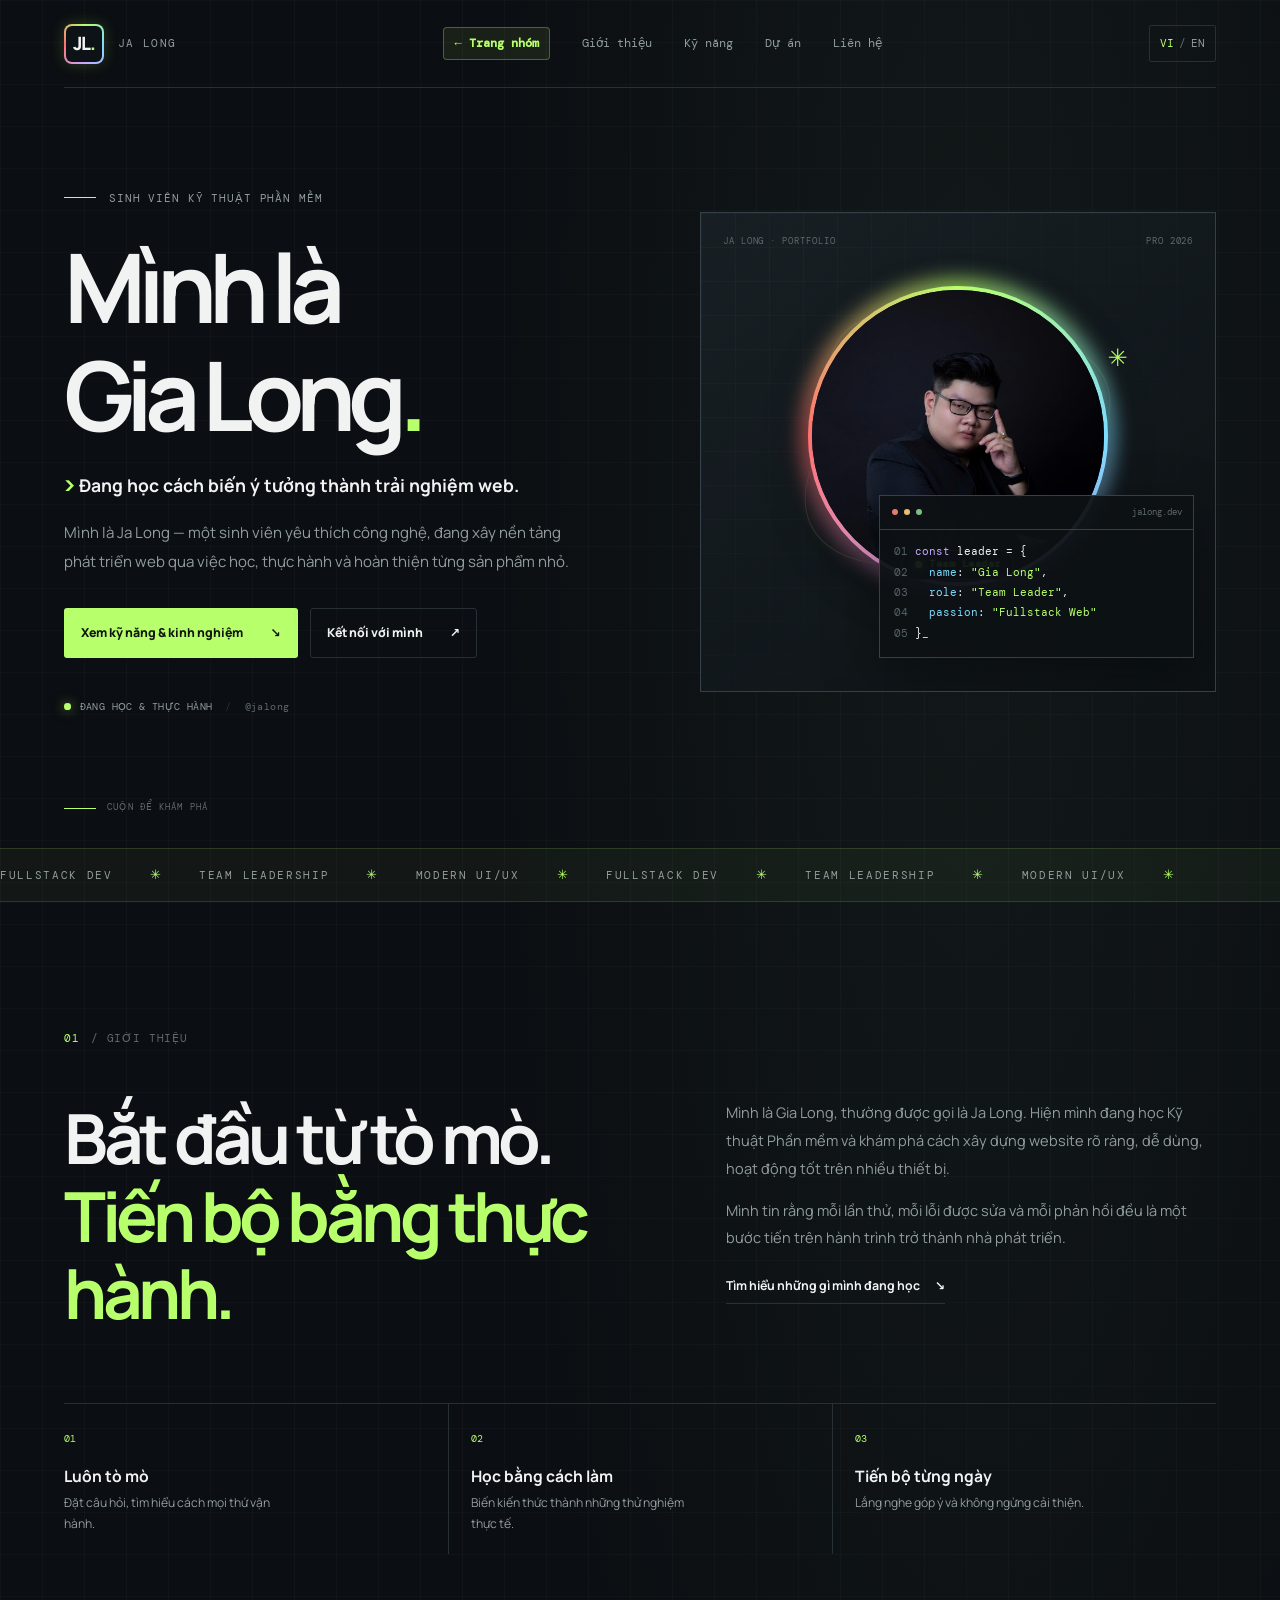
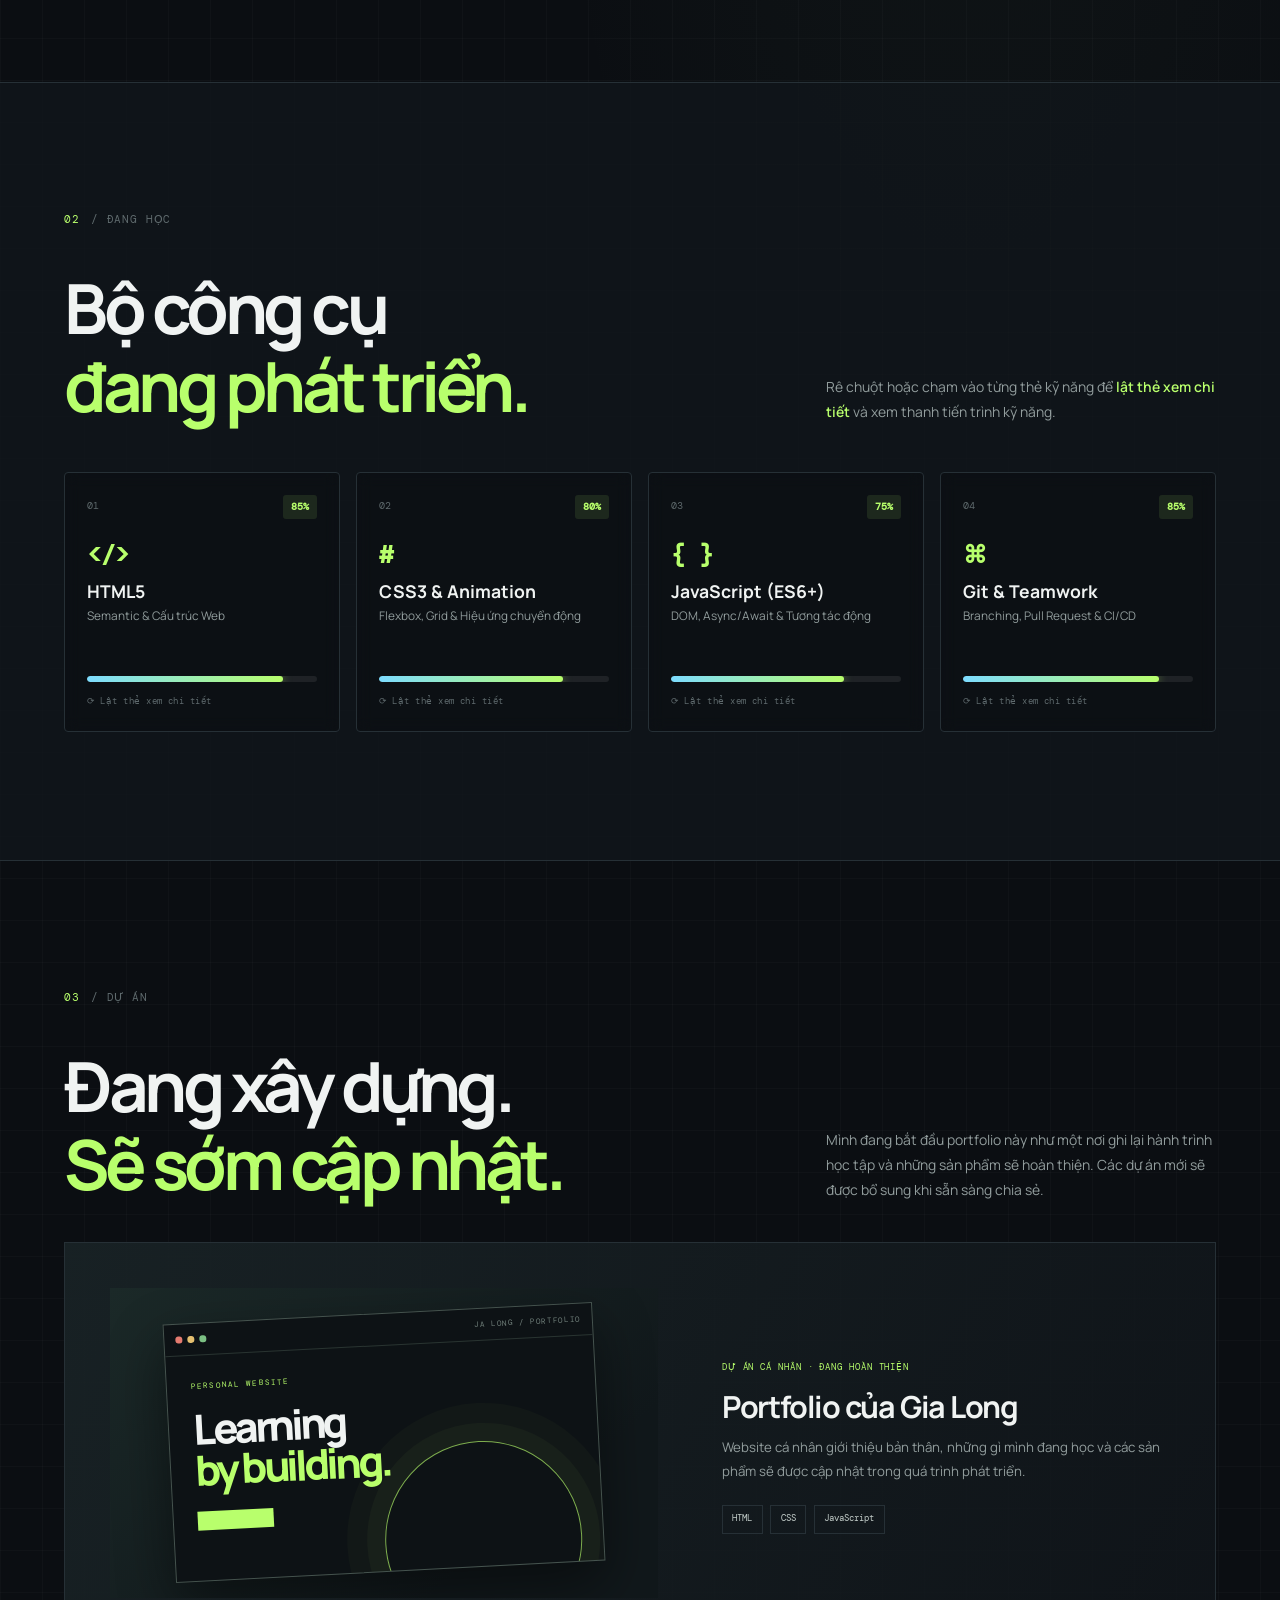
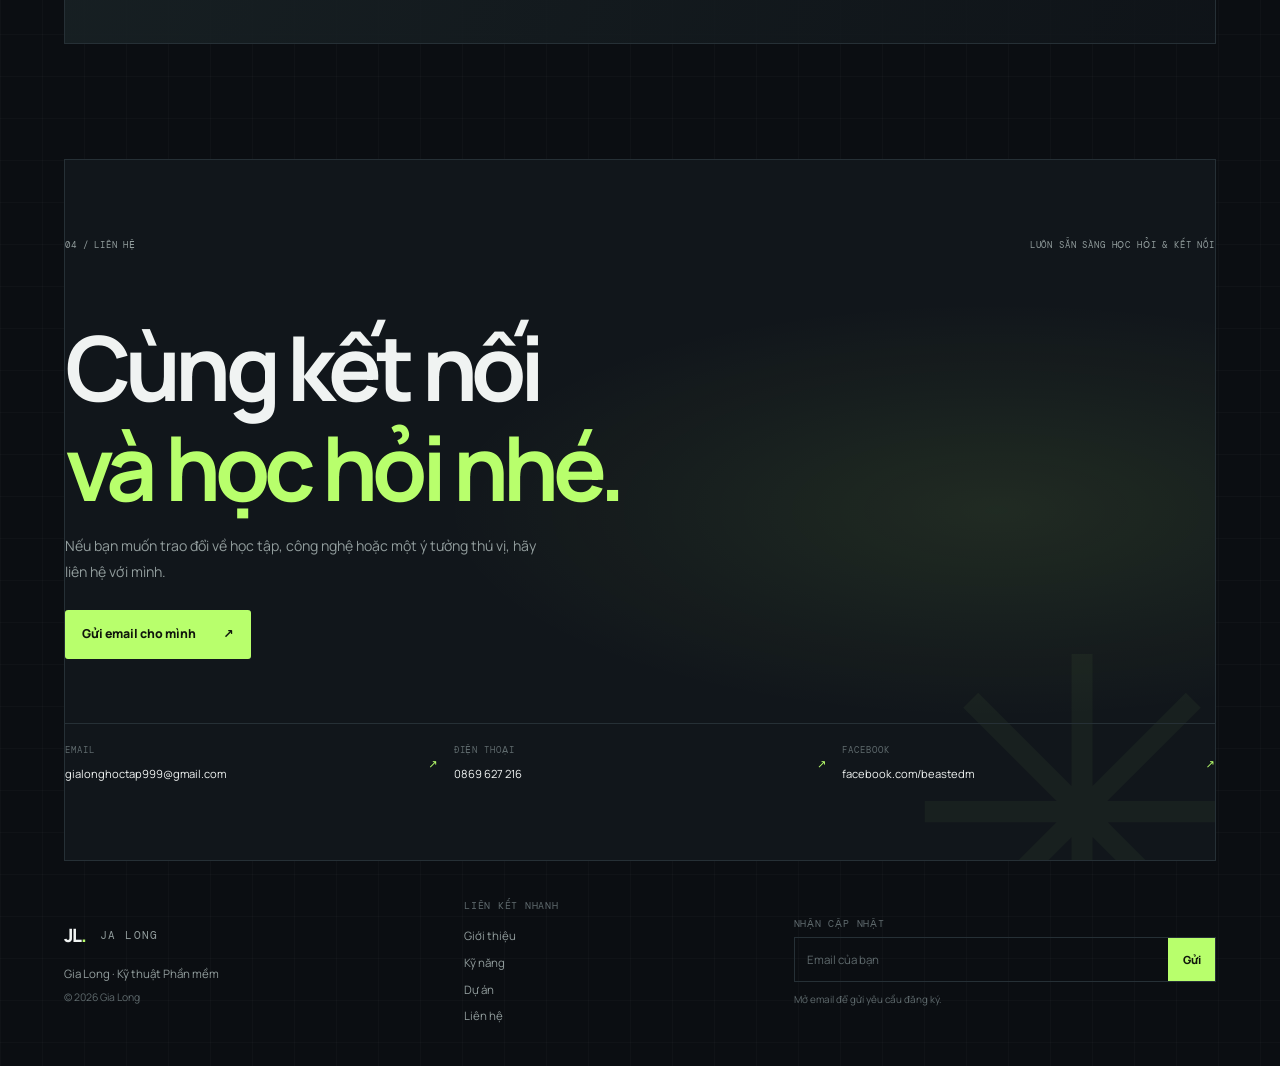
==== commit 39eca59c: "feat: nang cap Pro5 chinh voi anh avatar LED, vong dai mau xoay quanh logo, flip card 3D va progress" ====
--- a/Pro5 chinh/index.html
+++ b/Pro5 chinh/index.html
@@ -26,7 +26,9 @@
     <a class="skip-link" href="#main" data-i18n="skip">Bỏ qua điều hướng</a>
     <header class="site-header">
       <a class="brand" href="#home" aria-label="Ja Long — về đầu trang">
-        <span class="brand-mark">JL<span>.</span></span>
+        <span class="brand-glow-ring">
+          <span class="brand-mark">JL<span>.</span></span>
+        </span>
         <span class="brand-name">JA LONG</span>
       </a>
 
@@ -43,6 +45,7 @@
       </button>
 
       <nav class="site-nav" id="primary-nav" aria-label="Điều hướng chính" data-i18n-aria="navigation">
+        <a href="../index.html" class="nav-back-hub">← Trang nhóm</a>
         <a href="#about" data-i18n="navAbout">Giới thiệu</a>
         <a href="#skills" data-i18n="navSkills">Kỹ năng</a>
         <a href="#work" data-i18n="navWork">Dự án</a>
@@ -59,44 +62,54 @@
     <main id="main">
       <section class="hero section-shell" id="home" aria-labelledby="hero-title">
         <div class="hero-content" data-aos="fade-up" data-aos-duration="750">
-          <p class="eyebrow"><span class="eyebrow-line"></span><span data-i18n="heroEyebrow">SINH VIÊN KỸ THUẬT PHẦN MỀM</span></p>
+          <p class="eyebrow"><span class="eyebrow-line"></span><span data-i18n="heroEyebrow">SINH VIÊN KỸ THUẬT PHẦN MỀM · NHÓM TRƯỞNG</span></p>
           <h1 id="hero-title">
             <span data-i18n="heroHello">Mình là</span><br>
             <span class="hero-name">Gia Long<span class="accent">.</span></span>
           </h1>
           <p class="hero-role"><span class="role-prompt">&gt;</span> <span data-i18n="heroRole">Đang học cách biến ý tưởng thành trải nghiệm web.</span></p>
           <p class="hero-description" data-i18n="heroDescription">
-            Mình là Ja Long — một sinh viên yêu thích công nghệ, đang xây nền tảng phát triển web qua việc học, thực hành và hoàn thiện từng sản phẩm nhỏ.
+            Mình là Ja Long — Nhóm trưởng Left 4 Dev, sinh viên Kỹ thuật Phần mềm đam mê công nghệ, kiến trúc web hiện đại và UI/UX tương tác sống động.
           </p>
           <div class="hero-actions">
-            <a class="button button-primary" href="#work">
-              <span data-i18n="heroPrimary">Khám phá portfolio</span><span aria-hidden="true">↘</span>
+            <a class="button button-primary" href="#skills">
+              <span>Xem kỹ năng & kinh nghiệm</span><span aria-hidden="true">↘</span>
             </a>
             <a class="button button-quiet" href="mailto:gialonghoctap999@gmail.com">
               <span data-i18n="heroSecondary">Kết nối với mình</span><span aria-hidden="true">↗</span>
             </a>
           </div>
           <div class="hero-meta">
-            <span class="availability"><span class="availability-dot"></span><span data-i18n="learningStatus">ĐANG HỌC & THỰC HÀNH</span></span>
+            <span class="availability"><span class="availability-dot"></span><span data-i18n="learningStatus">TEAM LEADER @ LEFT 4 DEV</span></span>
             <span class="meta-separator" aria-hidden="true">/</span>
             <span class="meta-handle">@jalong</span>
           </div>
         </div>
 
-        <div class="hero-art" role="img" aria-label="Minh họa chữ viết tắt Gia Long" data-i18n-aria="visualLabel" data-aos="fade-up" data-aos-duration="850" data-aos-delay="120">
+        <div class="hero-art hero-avatar-card" data-aos="fade-up" data-aos-duration="850" data-aos-delay="120">
           <div class="art-grid" aria-hidden="true"></div>
-          <div class="art-topline"><span data-i18n="cardLabel">GÓC LÀM VIỆC</span><span>01 — 04</span></div>
-          <div class="monogram-wrap">
-            <span class="monogram-shadow" aria-hidden="true">JL</span>
-            <span class="monogram">JL<span>.</span></span>
-          </div>
+          <div class="art-topline"><span>JA LONG · PORTFOLIO</span><span>PRO 2026</span></div>
+          
+          <!-- Avatar Glow Frame with Conic Gradient Border -->
+          <div class="avatar-glow-wrapper">
+            <div class="avatar-glow-ring"></div>
+            <div class="avatar-image-container">
+              <img src="assets/avatar.jpg" alt="Chân dung Nhữ Mai Gia Long" class="avatar-img" fetchpriority="high">
+              <div class="avatar-badge">
+                <span class="badge-dot"></span>
+                <span>Team Leader</span>
+              </div>
+            </div>
+          </div>
+
           <div class="terminal-card" aria-hidden="true">
             <div class="terminal-bar"><i></i><i></i><i></i><span>jalong.dev</span></div>
             <div class="terminal-code">
-              <p><span class="code-muted">01</span> <span class="code-purple">const</span> <span class="code-white">journey</span> = {</p>
-              <p><span class="code-muted">02</span> &nbsp; <span class="code-blue">curiosity</span>: <span class="code-green">true</span>,</p>
-              <p><span class="code-muted">03</span> &nbsp; <span class="code-blue">learning</span>: <span class="code-green">"in progress"</span></p>
-              <p><span class="code-muted">04</span> }<span class="cursor">_</span></p>
+              <p><span class="code-muted">01</span> <span class="code-purple">const</span> <span class="code-white">leader</span> = {</p>
+              <p><span class="code-muted">02</span> &nbsp; <span class="code-blue">name</span>: <span class="code-green">"Gia Long"</span>,</p>
+              <p><span class="code-muted">03</span> &nbsp; <span class="code-blue">role</span>: <span class="code-green">"Team Leader"</span>,</p>
+              <p><span class="code-muted">04</span> &nbsp; <span class="code-blue">passion</span>: <span class="code-green">"Fullstack Web"</span></p>
+              <p><span class="code-muted">05</span> }<span class="cursor">_</span></p>
             </div>
           </div>
           <span class="art-orbit orbit-one" aria-hidden="true"></span>
@@ -108,8 +121,8 @@
 
       <div class="ticker" aria-label="Các lĩnh vực đang học" data-i18n-aria="tickerLabel">
         <div class="ticker-track" aria-hidden="true">
-          <span>LEARN</span><i>✳</i><span>BUILD</span><i>✳</i><span>IMPROVE</span><i>✳</i>
-          <span>LEARN</span><i>✳</i><span>BUILD</span><i>✳</i><span>IMPROVE</span><i>✳</i>
+          <span>FULLSTACK DEV</span><i>✳</i><span>TEAM LEADERSHIP</span><i>✳</i><span>MODERN UI/UX</span><i>✳</i>
+          <span>FULLSTACK DEV</span><i>✳</i><span>TEAM LEADERSHIP</span><i>✳</i><span>MODERN UI/UX</span><i>✳</i>
         </div>
       </div>
 
@@ -144,28 +157,133 @@
 
       <section class="skills section-space" id="skills" aria-labelledby="skills-title">
         <div class="section-shell">
-          <div class="section-label"><span>02</span><span data-i18n="skillsLabel">/ ĐANG HỌC</span></div>
+          <div class="section-label"><span>02</span><span data-i18n="skillsLabel">/ KỸ NĂNG & CÔNG CỤ</span></div>
           <div class="section-heading">
             <h2 id="skills-title" data-i18n="skillsTitle">Bộ công cụ<br><span>đang phát triển.</span></h2>
-            <p data-i18n="skillsIntro">Mình đang xây nền tảng web và thực hành từng bước. Các công nghệ dưới đây phản ánh những gì mình đang học, không phải mức độ thành thạo.</p>
+            <p>Rê chuột hoặc chạm vào từng thẻ kỹ năng để <strong>lật thẻ xem chi tiết</strong> và xem thanh tiến trình kỹ năng.</p>
           </div>
           <div class="skill-grid">
-            <article class="skill-card" data-aos="fade-up" data-aos-delay="0">
-              <span class="skill-number">01</span><span class="skill-symbol" aria-hidden="true">&lt;/&gt;</span>
-              <h3>HTML</h3><p data-i18n="skillHtml">Cấu trúc nội dung web</p><span class="skill-status" data-i18n="skillLearning">ĐANG HỌC</span>
-            </article>
-            <article class="skill-card" data-aos="fade-up" data-aos-delay="100">
-              <span class="skill-number">02</span><span class="skill-symbol" aria-hidden="true">#</span>
-              <h3>CSS</h3><p data-i18n="skillCss">Bố cục & giao diện responsive</p><span class="skill-status" data-i18n="skillLearning">ĐANG HỌC</span>
-            </article>
-            <article class="skill-card" data-aos="fade-up" data-aos-delay="200">
-              <span class="skill-number">03</span><span class="skill-symbol" aria-hidden="true">{ }</span>
-              <h3>JavaScript</h3><p data-i18n="skillJs">Tương tác cho website</p><span class="skill-status" data-i18n="skillLearning">ĐANG HỌC</span>
-            </article>
-            <article class="skill-card" data-aos="fade-up" data-aos-delay="300">
-              <span class="skill-number">04</span><span class="skill-symbol" aria-hidden="true">⌘</span>
-              <h3>Git & GitHub</h3><p data-i18n="skillGit">Quản lý mã nguồn</p><span class="skill-status" data-i18n="skillLearning">ĐANG HỌC</span>
-            </article>
+            
+            <!-- Skill 01: HTML -->
+            <div class="flip-skill-card" data-aos="fade-up" data-aos-delay="0" tabindex="0" role="button" aria-label="Xem chi tiết kỹ năng HTML">
+              <div class="flip-skill-inner">
+                <div class="flip-skill-front">
+                  <div class="skill-card-head">
+                    <span class="skill-number">01</span>
+                    <span class="skill-status">85%</span>
+                  </div>
+                  <span class="skill-symbol" aria-hidden="true">&lt;/&gt;</span>
+                  <h3>HTML5</h3>
+                  <p>Semantic & Cấu trúc Web</p>
+                  <div class="skill-progress-bar">
+                    <div class="skill-progress-fill" style="--skill-pct: 85%;"></div>
+                  </div>
+                  <span class="flip-hint">⟳ Lật thẻ xem chi tiết</span>
+                </div>
+                <div class="flip-skill-back">
+                  <span class="skill-badge-mini">HTML5 SEMANTICS</span>
+                  <h4>Nắm vững cấu trúc</h4>
+                  <p>Semantic tags chuẩn SEO, Accessibility ARIA, tối ưu DOM & Responsive Layout.</p>
+                  <ul class="skill-tags-mini">
+                    <li>Semantic</li>
+                    <li>SEO</li>
+                    <li>WCAG</li>
+                  </ul>
+                  <span class="flip-return-hint">⟲ Quay lại</span>
+                </div>
+              </div>
+            </div>
+
+            <!-- Skill 02: CSS -->
+            <div class="flip-skill-card" data-aos="fade-up" data-aos-delay="100" tabindex="0" role="button" aria-label="Xem chi tiết kỹ năng CSS">
+              <div class="flip-skill-inner">
+                <div class="flip-skill-front">
+                  <div class="skill-card-head">
+                    <span class="skill-number">02</span>
+                    <span class="skill-status">80%</span>
+                  </div>
+                  <span class="skill-symbol" aria-hidden="true">#</span>
+                  <h3>CSS3 & Animation</h3>
+                  <p>Flexbox, Grid & Hiệu ứng chuyển động</p>
+                  <div class="skill-progress-bar">
+                    <div class="skill-progress-fill" style="--skill-pct: 80%;"></div>
+                  </div>
+                  <span class="flip-hint">⟳ Lật thẻ xem chi tiết</span>
+                </div>
+                <div class="flip-skill-back">
+                  <span class="skill-badge-mini">MODERN CSS</span>
+                  <h4>Giao diện & Hiệu ứng</h4>
+                  <p>Thành thạo Flexbox, CSS Grid, Keyframes Animation, Glow effect & Glassmorphism.</p>
+                  <ul class="skill-tags-mini">
+                    <li>Grid/Flex</li>
+                    <li>Animation</li>
+                    <li>Design System</li>
+                  </ul>
+                  <span class="flip-return-hint">⟲ Quay lại</span>
+                </div>
+              </div>
+            </div>
+
+            <!-- Skill 03: JavaScript -->
+            <div class="flip-skill-card" data-aos="fade-up" data-aos-delay="200" tabindex="0" role="button" aria-label="Xem chi tiết kỹ năng JavaScript">
+              <div class="flip-skill-inner">
+                <div class="flip-skill-front">
+                  <div class="skill-card-head">
+                    <span class="skill-number">03</span>
+                    <span class="skill-status">75%</span>
+                  </div>
+                  <span class="skill-symbol" aria-hidden="true">{ }</span>
+                  <h3>JavaScript (ES6+)</h3>
+                  <p>DOM, Async/Await & Tương tác động</p>
+                  <div class="skill-progress-bar">
+                    <div class="skill-progress-fill" style="--skill-pct: 75%;"></div>
+                  </div>
+                  <span class="flip-hint">⟳ Lật thẻ xem chi tiết</span>
+                </div>
+                <div class="flip-skill-back">
+                  <span class="skill-badge-mini">ES6+ CORE</span>
+                  <h4>Tương tác thông minh</h4>
+                  <p>Xử lý sự kiện, bất đồng bộ API, tối ưu hiệu năng và logic ứng dụng web tương tác mượt.</p>
+                  <ul class="skill-tags-mini">
+                    <li>DOM API</li>
+                    <li>Async/Fetch</li>
+                    <li>OOP</li>
+                  </ul>
+                  <span class="flip-return-hint">⟲ Quay lại</span>
+                </div>
+              </div>
+            </div>
+
+            <!-- Skill 04: Git & GitHub -->
+            <div class="flip-skill-card" data-aos="fade-up" data-aos-delay="300" tabindex="0" role="button" aria-label="Xem chi tiết kỹ năng Git">
+              <div class="flip-skill-inner">
+                <div class="flip-skill-front">
+                  <div class="skill-card-head">
+                    <span class="skill-number">04</span>
+                    <span class="skill-status">85%</span>
+                  </div>
+                  <span class="skill-symbol" aria-hidden="true">⌘</span>
+                  <h3>Git & Teamwork</h3>
+                  <p>Branching, Pull Request & CI/CD</p>
+                  <div class="skill-progress-bar">
+                    <div class="skill-progress-fill" style="--skill-pct: 85%;"></div>
+                  </div>
+                  <span class="flip-hint">⟳ Lật thẻ xem chi tiết</span>
+                </div>
+                <div class="flip-skill-back">
+                  <span class="skill-badge-mini">COLLABORATION</span>
+                  <h4>Quản lý nhóm hiệu quả</h4>
+                  <p>Git Flow chuẩn, quản lý conflict, code review, merge PR và phân công dự án nhóm.</p>
+                  <ul class="skill-tags-mini">
+                    <li>Git Flow</li>
+                    <li>PR Review</li>
+                    <li>GitHub Pages</li>
+                  </ul>
+                  <span class="flip-return-hint">⟲ Quay lại</span>
+                </div>
+              </div>
+            </div>
+
           </div>
         </div>
       </section>
--- a/Pro5 chinh/css/components.css
+++ b/Pro5 chinh/css/components.css
@@ -10,20 +10,76 @@
   margin-inline: auto;
   border-bottom: 1px solid var(--line);
 }
-.brand { display: inline-flex; align-items: center; gap: 0.75rem; }
+.brand { display: inline-flex; align-items: center; gap: 0.85rem; }
+.brand-glow-ring {
+  position: relative;
+  display: inline-grid;
+  place-items: center;
+  width: 2.5rem;
+  height: 2.5rem;
+  border-radius: 8px;
+  background: var(--surface);
+  padding: 2px;
+  overflow: hidden;
+  box-shadow: 0 0 15px rgba(184, 255, 108, 0.2);
+  transition: transform 250ms var(--ease), box-shadow 250ms var(--ease);
+}
+.brand-glow-ring::before {
+  content: '';
+  position: absolute;
+  width: 200%;
+  height: 200%;
+  background: conic-gradient(from 0deg, #b8ff6c, #7ddcff, #c8a8ff, #ff7170, #b8ff6c);
+  animation: rotate-gradient 3.5s linear infinite;
+  z-index: 0;
+}
+.brand-glow-ring::after {
+  content: '';
+  position: absolute;
+  inset: 2px;
+  border-radius: 6px;
+  background: #0d1217;
+  z-index: 1;
+}
 .brand-mark {
-  font-size: 1.3rem;
+  position: relative;
+  z-index: 2;
+  font-size: 1.15rem;
   font-weight: 800;
-  letter-spacing: -0.08em;
+  letter-spacing: -0.05em;
+  color: var(--ink);
 }
 .brand-mark > span { color: var(--accent); }
+.brand:hover .brand-glow-ring {
+  transform: scale(1.08) rotate(2deg);
+  box-shadow: 0 0 25px rgba(184, 255, 108, 0.5);
+}
+@keyframes rotate-gradient {
+  0% { transform: rotate(0deg); }
+  100% { transform: rotate(360deg); }
+}
+
 .brand-name, .site-nav, .language-toggle, .eyebrow, .hero-meta, .art-topline,
 .section-label, .principle-index, .skill-number, .skill-status, .project-type,
 .contact-top, .contact-key, .back-top, .scroll-indicator {
   font-family: var(--font-mono);
 }
 .brand-name { color: var(--muted); font-size: 0.68rem; letter-spacing: 0.13em; }
-.site-nav { display: flex; align-items: center; gap: clamp(1.2rem, 3vw, 2.5rem); }
+.site-nav { display: flex; align-items: center; gap: clamp(1rem, 2.5vw, 2.2rem); }
+.nav-back-hub {
+  padding: 0.35rem 0.65rem;
+  border: 1px solid rgba(184, 255, 108, 0.3);
+  border-radius: 4px;
+  background: rgba(184, 255, 108, 0.08);
+  color: var(--accent) !important;
+  font-weight: 600;
+  font-size: 0.74rem;
+  transition: transform 180ms var(--ease), background-color 180ms var(--ease);
+}
+.nav-back-hub:hover {
+  transform: translateX(-3px);
+  background: rgba(184, 255, 108, 0.18);
+}
 .site-nav a { color: var(--muted); font-size: 0.76rem; transition: color 180ms var(--ease); }
 .site-nav a:hover { color: var(--accent); }
 .language-toggle {
@@ -153,17 +209,256 @@
 .principle h3 { margin: 1.2rem 0 0.45rem; font-size: 0.98rem; }
 .principle p { max-width: 230px; color: var(--muted); font-size: 0.76rem; line-height: 1.7; }
 
+.hero-avatar-card {
+  position: relative;
+  display: grid;
+  min-height: 480px;
+  overflow: hidden;
+  place-items: center;
+  border: 1px solid var(--terminal-border);
+  background: linear-gradient(145deg, var(--surface-glass), var(--surface-glass-soft));
+}
+/* ---------- Avatar Glow Frame ---------- */
+.avatar-glow-wrapper {
+  position: relative;
+  z-index: 2;
+  display: grid;
+  place-items: center;
+  width: clamp(230px, 28vw, 300px);
+  aspect-ratio: 1;
+  margin-bottom: 2rem;
+}
+.avatar-glow-ring {
+  position: absolute;
+  inset: -6px;
+  border-radius: 50%;
+  background: conic-gradient(from 0deg, #b8ff6c, #7ddcff, #c8a8ff, #ff7170, #b8ff6c);
+  animation: rotate-gradient 4s linear infinite;
+  filter: blur(10px);
+  opacity: 0.85;
+}
+.avatar-image-container {
+  position: relative;
+  width: 100%;
+  height: 100%;
+  border-radius: 50%;
+  padding: 4px;
+  background: conic-gradient(from 0deg, #b8ff6c, #7ddcff, #c8a8ff, #ff7170, #b8ff6c);
+  animation: rotate-gradient 4s linear infinite;
+  box-shadow: 0 15px 40px rgba(0, 0, 0, 0.6);
+}
+.avatar-img {
+  width: 100%;
+  height: 100%;
+  object-fit: cover;
+  object-position: center 20%;
+  border-radius: 50%;
+  background: #0b0e12;
+  transition: transform 400ms var(--ease), filter 400ms var(--ease);
+}
+.avatar-image-container:hover .avatar-img {
+  transform: scale(1.05);
+  filter: brightness(1.08);
+}
+.avatar-badge {
+  position: absolute;
+  bottom: 6px;
+  left: 50%;
+  transform: translateX(-50%);
+  display: inline-flex;
+  align-items: center;
+  gap: 0.45rem;
+  padding: 0.35rem 0.8rem;
+  border-radius: 20px;
+  background: rgba(11, 14, 18, 0.88);
+  border: 1px solid rgba(184, 255, 108, 0.3);
+  backdrop-filter: blur(8px);
+  color: var(--accent);
+  font-family: var(--font-mono);
+  font-size: 0.62rem;
+  font-weight: 700;
+  letter-spacing: 0.05em;
+  white-space: nowrap;
+  box-shadow: 0 4px 15px rgba(0, 0, 0, 0.4);
+}
+.badge-dot {
+  width: 0.45rem;
+  height: 0.45rem;
+  border-radius: 50%;
+  background: var(--accent);
+  box-shadow: 0 0 8px var(--accent);
+  animation: pulse-dot 1.8s ease-in-out infinite;
+}
+@keyframes pulse-dot {
+  0%, 100% { opacity: 1; transform: scale(1); }
+  50% { opacity: 0.4; transform: scale(0.8); }
+}
+
+/* ---------- 3D Flip Skill Cards & Progress Bars ---------- */
 .skills { border-block: 1px solid var(--line); background: var(--surface-overlay); }
 .section-heading { display: flex; align-items: end; justify-content: space-between; gap: 3rem; padding: 2.5rem 0 3rem; }
 .section-heading > p { max-width: 390px; color: var(--muted); font-size: 0.87rem; line-height: 1.8; }
-.skill-grid { display: grid; grid-template-columns: repeat(4, minmax(0, 1fr)); gap: 0.8rem; }
-.skill-card { position: relative; min-height: 220px; padding: 1.2rem; border: 1px solid var(--line); background: var(--surface-transparent); transition: transform 220ms var(--ease), border-color 220ms var(--ease), background-color 220ms var(--ease); }
-.skill-card:hover { transform: translateY(-4px); border-color: var(--skill-border-hover); background: var(--surface); }
-.skill-number { color: var(--faint); font-size: 0.61rem; }
-.skill-symbol { display: block; margin: 1.1rem 0 0.8rem; color: var(--accent); font-family: var(--font-mono); font-size: 1.35rem; font-weight: 500; }
-.skill-card h3 { margin-bottom: 0.35rem; font-size: 1.03rem; }
-.skill-card p { color: var(--muted); font-size: 0.71rem; }
-.skill-status { position: absolute; right: 1.2rem; bottom: 1.2rem; color: var(--skill-status); font-size: 0.56rem; letter-spacing: 0.08em; }
+.section-heading > p strong { color: var(--accent); font-weight: 600; }
+.skill-grid { display: grid; grid-template-columns: repeat(4, minmax(0, 1fr)); gap: 1rem; }
+
+.flip-skill-card {
+  perspective: 1000px;
+  min-height: 260px;
+  background: transparent;
+  cursor: pointer;
+}
+.flip-skill-inner {
+  position: relative;
+  width: 100%;
+  height: 100%;
+  min-height: 260px;
+  transition: transform 650ms var(--ease);
+  transform-style: preserve-3d;
+}
+.flip-skill-card:hover .flip-skill-inner,
+.flip-skill-card:focus-visible .flip-skill-inner,
+.flip-skill-card.is-flipped .flip-skill-inner {
+  transform: rotateY(180deg);
+}
+
+.flip-skill-front,
+.flip-skill-back {
+  position: absolute;
+  inset: 0;
+  display: flex;
+  flex-direction: column;
+  padding: 1.35rem;
+  border: 1px solid var(--line);
+  border-radius: 4px;
+  background: var(--surface-transparent);
+  backdrop-filter: blur(8px);
+  -webkit-backface-visibility: hidden;
+  backface-visibility: hidden;
+  transition: border-color 250ms var(--ease), box-shadow 250ms var(--ease);
+}
+.flip-skill-card:hover .flip-skill-front,
+.flip-skill-card:hover .flip-skill-back {
+  border-color: rgba(184, 255, 108, 0.4);
+  box-shadow: 0 10px 30px rgba(0, 0, 0, 0.35), 0 0 20px rgba(184, 255, 108, 0.08);
+}
+
+/* Front Face */
+.skill-card-head {
+  display: flex;
+  justify-content: space-between;
+  align-items: center;
+}
+.skill-card-head .skill-number { color: var(--faint); font-size: 0.62rem; font-family: var(--font-mono); }
+.skill-card-head .skill-status {
+  padding: 0.2rem 0.5rem;
+  border-radius: 3px;
+  background: rgba(184, 255, 108, 0.1);
+  color: var(--accent);
+  font-family: var(--font-mono);
+  font-size: 0.65rem;
+  font-weight: 700;
+}
+.flip-skill-front .skill-symbol {
+  display: block;
+  margin: 1rem 0 0.4rem;
+  color: var(--accent);
+  font-family: var(--font-mono);
+  font-size: 1.5rem;
+  font-weight: 600;
+}
+.flip-skill-front h3 {
+  margin: 0 0 0.3rem;
+  font-size: 1.1rem;
+  color: var(--ink);
+  font-weight: 700;
+}
+.flip-skill-front p {
+  margin: 0;
+  color: var(--muted);
+  font-size: 0.74rem;
+  line-height: 1.5;
+}
+
+/* Progress Bar */
+.skill-progress-bar {
+  width: 100%;
+  height: 6px;
+  margin-top: auto;
+  margin-bottom: 0.75rem;
+  border-radius: 3px;
+  background: rgba(255, 255, 255, 0.08);
+  overflow: hidden;
+  position: relative;
+}
+.skill-progress-fill {
+  height: 100%;
+  width: var(--skill-pct, 0%);
+  border-radius: 3px;
+  background: linear-gradient(90deg, #7ddcff, #b8ff6c);
+  box-shadow: 0 0 10px rgba(184, 255, 108, 0.5);
+  animation: grow-progress 1.5s var(--ease) forwards;
+}
+@keyframes grow-progress {
+  from { width: 0%; }
+  to { width: var(--skill-pct); }
+}
+.flip-hint {
+  font-family: var(--font-mono);
+  font-size: 0.56rem;
+  color: var(--faint);
+  letter-spacing: 0.05em;
+  transition: color 180ms var(--ease);
+}
+.flip-skill-card:hover .flip-hint { color: var(--accent); }
+
+/* Back Face */
+.flip-skill-back {
+  transform: rotateY(180deg);
+  background: #11171d;
+  justify-content: space-between;
+}
+.skill-badge-mini {
+  color: var(--accent);
+  font-family: var(--font-mono);
+  font-size: 0.58rem;
+  font-weight: 700;
+  letter-spacing: 0.1em;
+}
+.flip-skill-back h4 {
+  margin: 0.6rem 0 0.4rem;
+  font-size: 0.95rem;
+  color: var(--ink);
+  font-weight: 700;
+}
+.flip-skill-back p {
+  margin: 0;
+  color: var(--muted);
+  font-size: 0.73rem;
+  line-height: 1.6;
+}
+.skill-tags-mini {
+  display: flex;
+  flex-wrap: wrap;
+  gap: 0.4rem;
+  margin: 0.8rem 0 0;
+  padding: 0;
+  list-style: none;
+}
+.skill-tags-mini li {
+  padding: 0.2rem 0.45rem;
+  border-radius: 2px;
+  background: rgba(184, 255, 108, 0.08);
+  border: 1px solid rgba(184, 255, 108, 0.2);
+  color: var(--accent);
+  font-family: var(--font-mono);
+  font-size: 0.55rem;
+}
+.flip-return-hint {
+  margin-top: auto;
+  font-family: var(--font-mono);
+  font-size: 0.56rem;
+  color: var(--muted);
+}
 
 .work { padding-bottom: clamp(5rem, 9vw, 7.5rem); }
 .work-heading { padding-bottom: 2.5rem; }
@@ -256,9 +551,11 @@
   .principle, .principle + .principle { min-height: auto; padding: 1.1rem 0; border-left: 0; }
   .principle + .principle { border-top: 1px solid var(--line); }
   .principle h3 { margin-top: 0.55rem; }
-  .skill-grid { gap: 0.55rem; }
-  .skill-card { min-height: 200px; padding: 0.9rem; }
-  .skill-status { right: 0.9rem; bottom: 0.9rem; font-size: 0.5rem; }
+  .skill-grid { grid-template-columns: 1fr; gap: 0.9rem; }
+  .flip-skill-card { min-height: 230px; }
+  .flip-skill-inner { min-height: 230px; }
+  .flip-skill-front, .flip-skill-back { padding: 1.1rem; }
+  .flip-skill-front h3 { font-size: 1.05rem; }
   .portfolio-project { grid-template-columns: 1fr; gap: 1.5rem; padding: 1rem; }
   .project-visual { min-height: 270px; }
   .window-body { min-height: 205px; }
@@ -276,9 +573,8 @@
   .hero h1 { font-size: 3.3rem; }
   .hero-actions { align-items: stretch; flex-direction: column; }
   .button { width: 100%; }
-  .skill-card { min-height: 190px; }
-  .skill-card h3 { font-size: 0.9rem; }
-  .skill-card p { max-width: 125px; font-size: 0.65rem; }
+  .flip-skill-card { min-height: 220px; }
+  .flip-skill-inner { min-height: 220px; }
 }
 
 @media (max-width: 420px) {
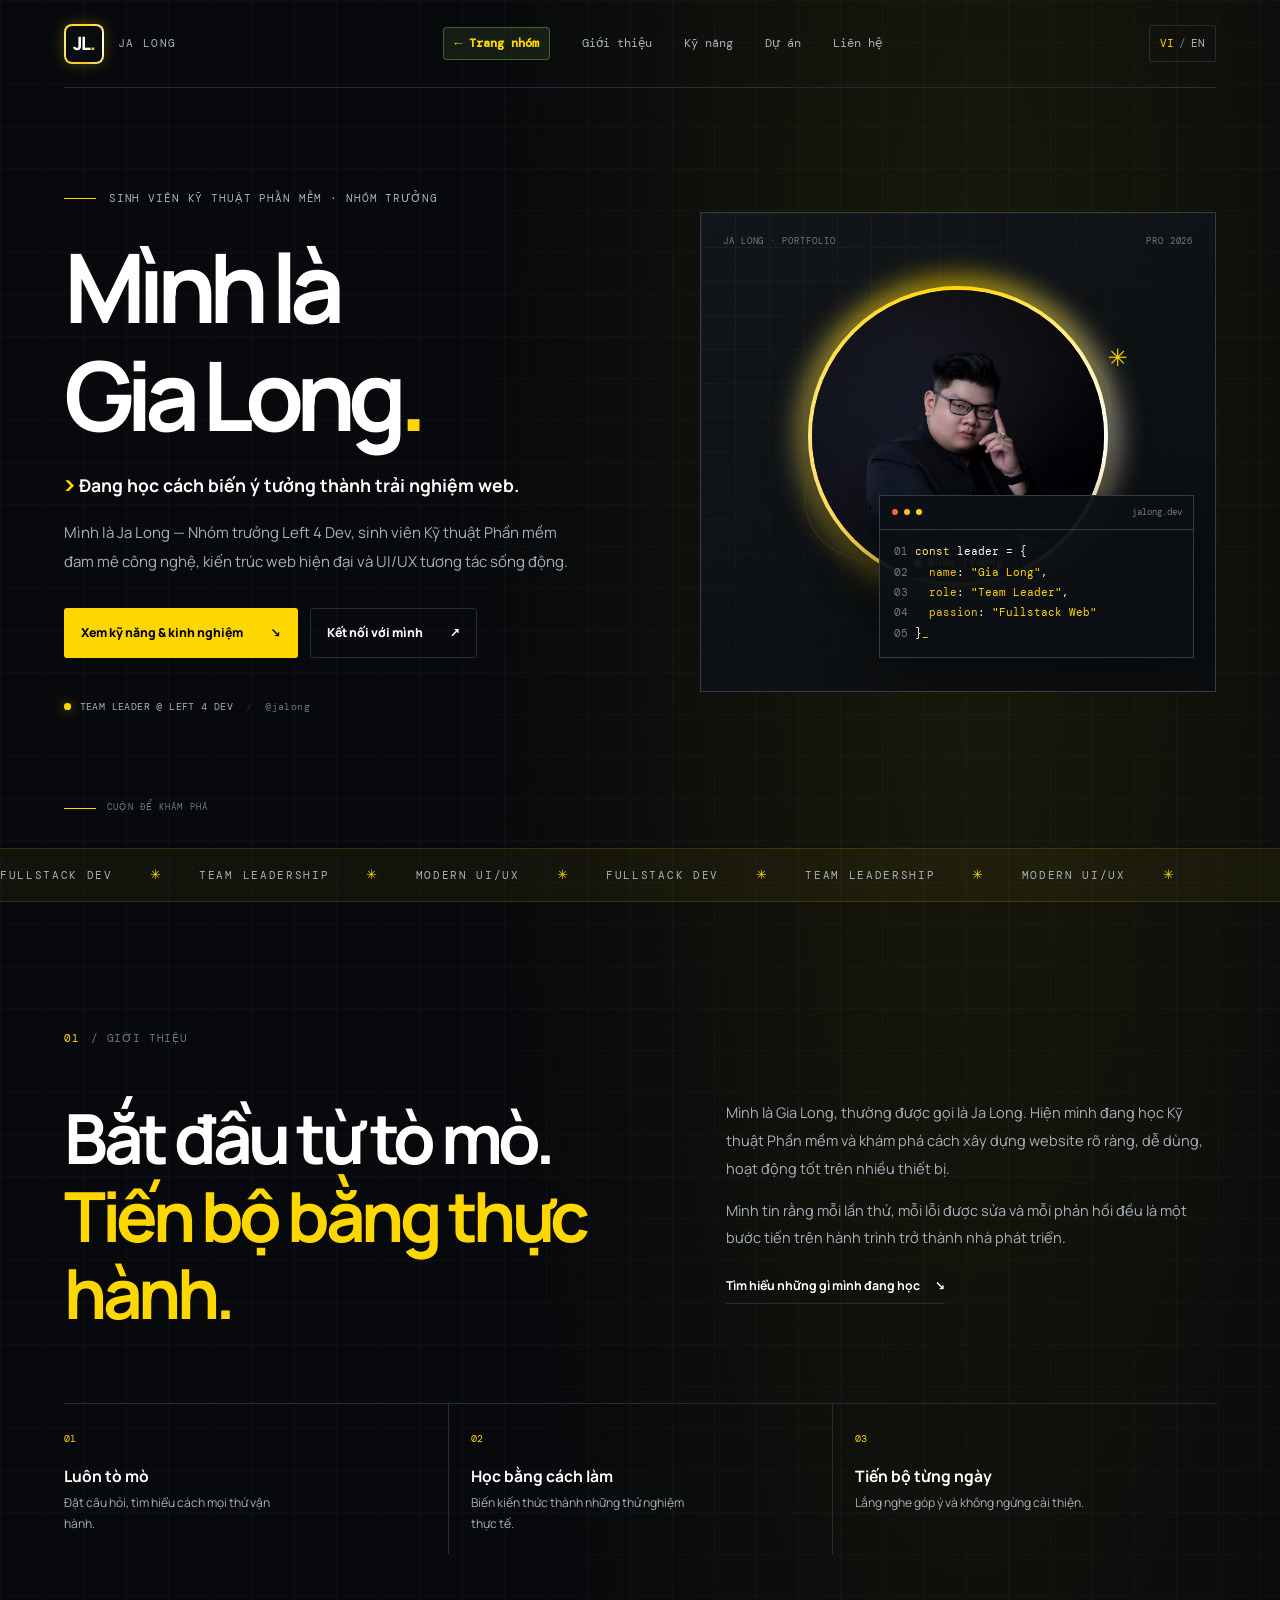
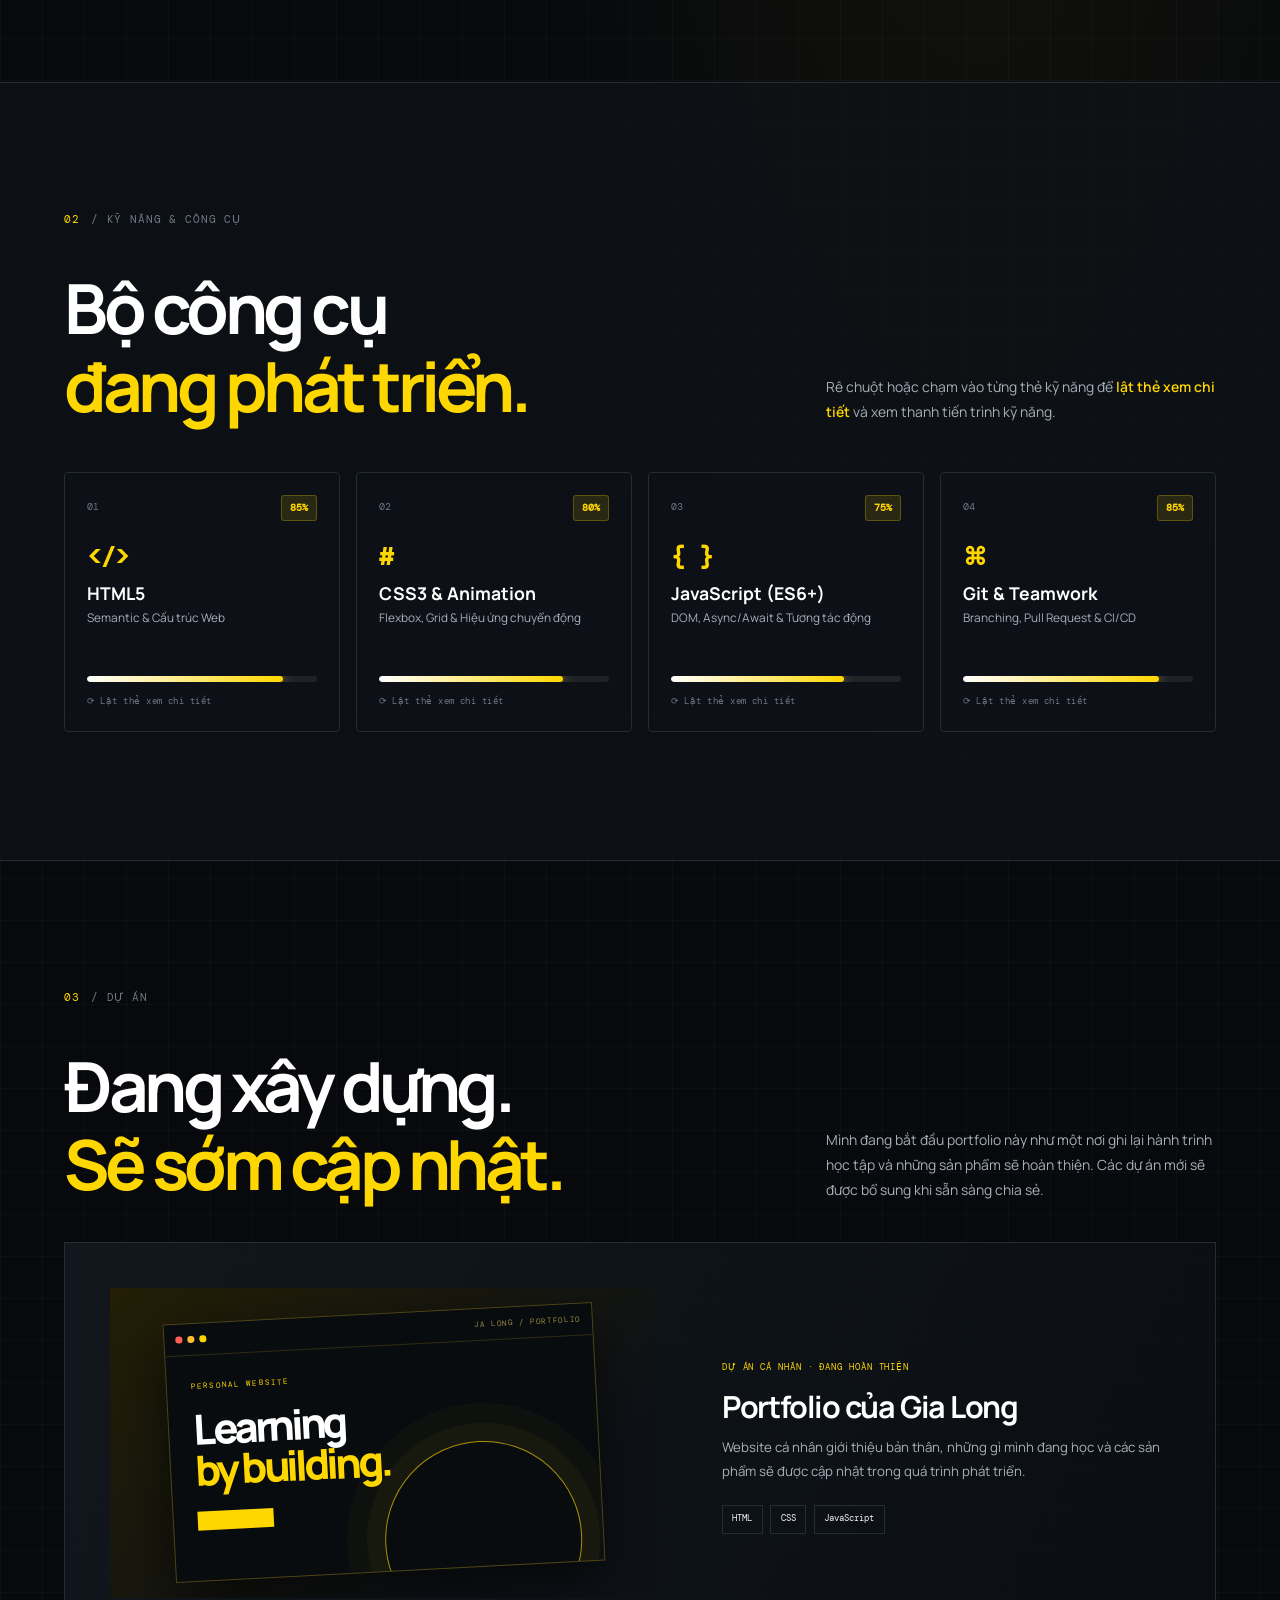
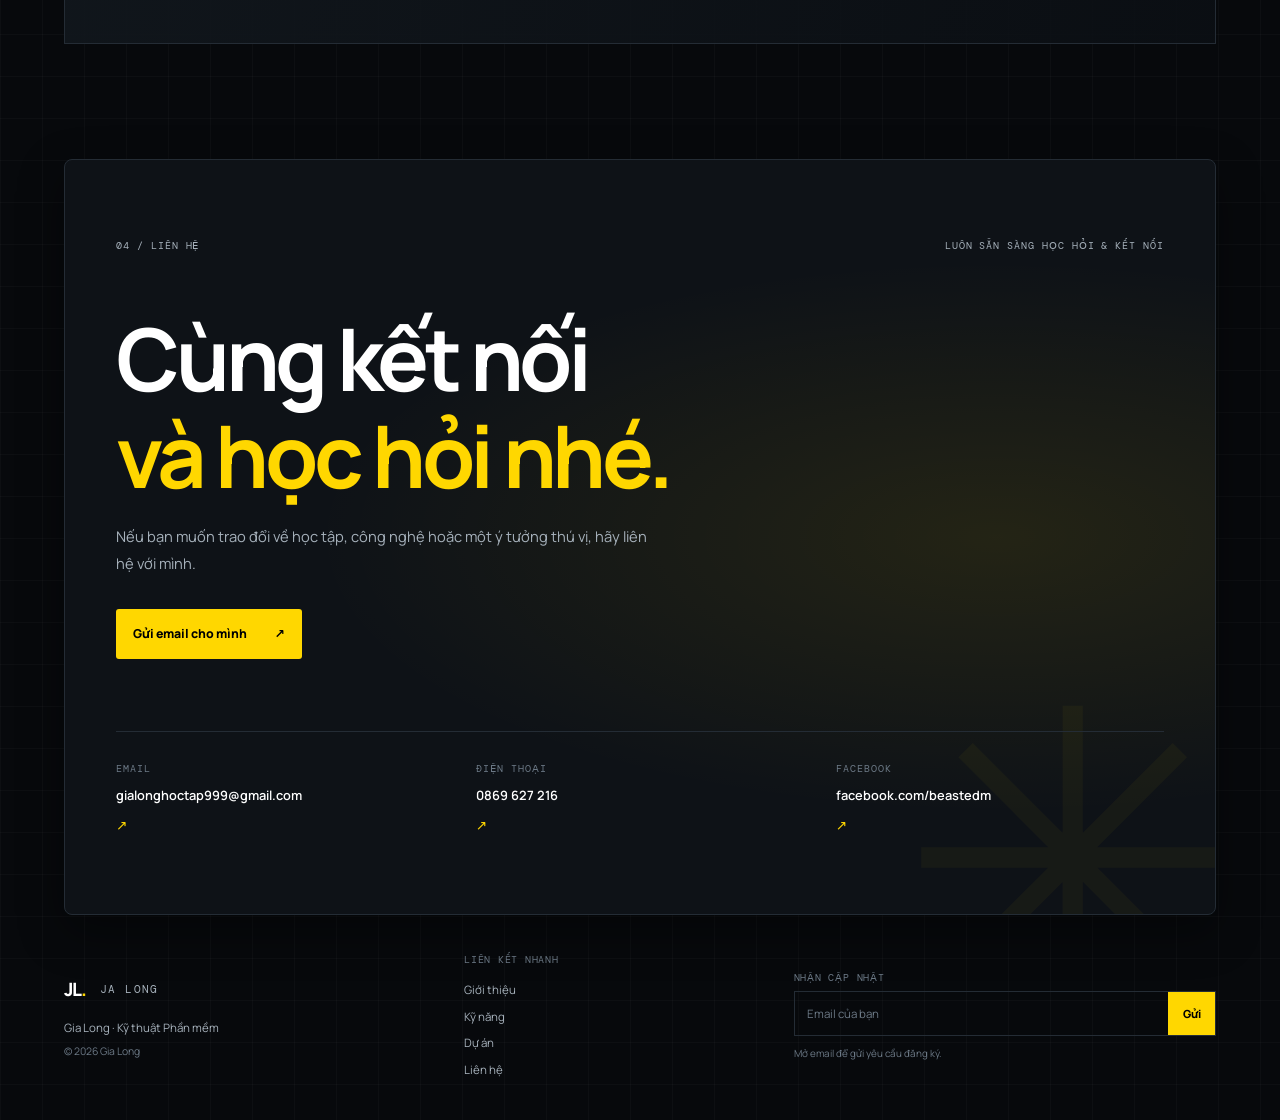
==== commit b9829d7c: "fix(i18n): dong bo song ngu Anh Viet toan dien cho tat ca phan tu moi" ====
--- a/Pro5 chinh/index.html
+++ b/Pro5 chinh/index.html
@@ -45,7 +45,7 @@
       </button>
 
       <nav class="site-nav" id="primary-nav" aria-label="Điều hướng chính" data-i18n-aria="navigation">
-        <a href="../index.html" class="nav-back-hub">← Trang nhóm</a>
+        <a href="../index.html" class="nav-back-hub" data-i18n="navBackHub">← Trang nhóm</a>
         <a href="#about" data-i18n="navAbout">Giới thiệu</a>
         <a href="#skills" data-i18n="navSkills">Kỹ năng</a>
         <a href="#work" data-i18n="navWork">Dự án</a>
@@ -73,7 +73,7 @@
           </p>
           <div class="hero-actions">
             <a class="button button-primary" href="#skills">
-              <span>Xem kỹ năng & kinh nghiệm</span><span aria-hidden="true">↘</span>
+              <span data-i18n="heroPrimary">Xem kỹ năng & kinh nghiệm</span><span aria-hidden="true">↘</span>
             </a>
             <a class="button button-quiet" href="mailto:gialonghoctap999@gmail.com">
               <span data-i18n="heroSecondary">Kết nối với mình</span><span aria-hidden="true">↗</span>
@@ -97,7 +97,7 @@
               <img src="assets/avatar.jpg" alt="Chân dung Nhữ Mai Gia Long" class="avatar-img" fetchpriority="high">
               <div class="avatar-badge">
                 <span class="badge-dot"></span>
-                <span>Team Leader</span>
+                <span data-i18n="avatarBadge">Nhóm Trưởng</span>
               </div>
             </div>
           </div>
@@ -160,7 +160,7 @@
           <div class="section-label"><span>02</span><span data-i18n="skillsLabel">/ KỸ NĂNG & CÔNG CỤ</span></div>
           <div class="section-heading">
             <h2 id="skills-title" data-i18n="skillsTitle">Bộ công cụ<br><span>đang phát triển.</span></h2>
-            <p>Rê chuột hoặc chạm vào từng thẻ kỹ năng để <strong>lật thẻ xem chi tiết</strong> và xem thanh tiến trình kỹ năng.</p>
+            <p data-i18n="skillsIntro">Rê chuột hoặc chạm vào từng thẻ kỹ năng để <strong>lật thẻ xem chi tiết</strong> và xem thanh tiến trình kỹ năng.</p>
           </div>
           <div class="skill-grid">
             
@@ -174,22 +174,22 @@
                   </div>
                   <span class="skill-symbol" aria-hidden="true">&lt;/&gt;</span>
                   <h3>HTML5</h3>
-                  <p>Semantic & Cấu trúc Web</p>
+                  <p data-i18n="skillHtml">Semantic & Cấu trúc Web</p>
                   <div class="skill-progress-bar">
                     <div class="skill-progress-fill" style="--skill-pct: 85%;"></div>
                   </div>
-                  <span class="flip-hint">⟳ Lật thẻ xem chi tiết</span>
+                  <span class="flip-hint" data-i18n="flipHint">⟳ Lật thẻ xem chi tiết</span>
                 </div>
                 <div class="flip-skill-back">
                   <span class="skill-badge-mini">HTML5 SEMANTICS</span>
-                  <h4>Nắm vững cấu trúc</h4>
-                  <p>Semantic tags chuẩn SEO, Accessibility ARIA, tối ưu DOM & Responsive Layout.</p>
+                  <h4 data-i18n="skillHtmlBackTitle">Nắm vững cấu trúc</h4>
+                  <p data-i18n="skillHtmlBackDesc">Semantic tags chuẩn SEO, Accessibility ARIA, tối ưu DOM & Responsive Layout.</p>
                   <ul class="skill-tags-mini">
                     <li>Semantic</li>
                     <li>SEO</li>
                     <li>WCAG</li>
                   </ul>
-                  <span class="flip-return-hint">⟲ Quay lại</span>
+                  <span class="flip-return-hint" data-i18n="flipReturnHint">⟲ Quay lại</span>
                 </div>
               </div>
             </div>
@@ -204,22 +204,22 @@
                   </div>
                   <span class="skill-symbol" aria-hidden="true">#</span>
                   <h3>CSS3 & Animation</h3>
-                  <p>Flexbox, Grid & Hiệu ứng chuyển động</p>
+                  <p data-i18n="skillCss">Flexbox, Grid & Hiệu ứng chuyển động</p>
                   <div class="skill-progress-bar">
                     <div class="skill-progress-fill" style="--skill-pct: 80%;"></div>
                   </div>
-                  <span class="flip-hint">⟳ Lật thẻ xem chi tiết</span>
+                  <span class="flip-hint" data-i18n="flipHint">⟳ Lật thẻ xem chi tiết</span>
                 </div>
                 <div class="flip-skill-back">
                   <span class="skill-badge-mini">MODERN CSS</span>
-                  <h4>Giao diện & Hiệu ứng</h4>
-                  <p>Thành thạo Flexbox, CSS Grid, Keyframes Animation, Glow effect & Glassmorphism.</p>
+                  <h4 data-i18n="skillCssBackTitle">Giao diện & Hiệu ứng</h4>
+                  <p data-i18n="skillCssBackDesc">Thành thạo Flexbox, CSS Grid, Keyframes Animation, Glow effect & Glassmorphism.</p>
                   <ul class="skill-tags-mini">
                     <li>Grid/Flex</li>
                     <li>Animation</li>
                     <li>Design System</li>
                   </ul>
-                  <span class="flip-return-hint">⟲ Quay lại</span>
+                  <span class="flip-return-hint" data-i18n="flipReturnHint">⟲ Quay lại</span>
                 </div>
               </div>
             </div>
@@ -234,22 +234,22 @@
                   </div>
                   <span class="skill-symbol" aria-hidden="true">{ }</span>
                   <h3>JavaScript (ES6+)</h3>
-                  <p>DOM, Async/Await & Tương tác động</p>
+                  <p data-i18n="skillJs">DOM, Async/Await & Tương tác động</p>
                   <div class="skill-progress-bar">
                     <div class="skill-progress-fill" style="--skill-pct: 75%;"></div>
                   </div>
-                  <span class="flip-hint">⟳ Lật thẻ xem chi tiết</span>
+                  <span class="flip-hint" data-i18n="flipHint">⟳ Lật thẻ xem chi tiết</span>
                 </div>
                 <div class="flip-skill-back">
                   <span class="skill-badge-mini">ES6+ CORE</span>
-                  <h4>Tương tác thông minh</h4>
-                  <p>Xử lý sự kiện, bất đồng bộ API, tối ưu hiệu năng và logic ứng dụng web tương tác mượt.</p>
+                  <h4 data-i18n="skillJsBackTitle">Tương tác thông minh</h4>
+                  <p data-i18n="skillJsBackDesc">Xử lý sự kiện, bất đồng bộ API, tối ưu hiệu năng và logic ứng dụng web tương tác mượt.</p>
                   <ul class="skill-tags-mini">
                     <li>DOM API</li>
                     <li>Async/Fetch</li>
                     <li>OOP</li>
                   </ul>
-                  <span class="flip-return-hint">⟲ Quay lại</span>
+                  <span class="flip-return-hint" data-i18n="flipReturnHint">⟲ Quay lại</span>
                 </div>
               </div>
             </div>
@@ -264,24 +264,23 @@
                   </div>
                   <span class="skill-symbol" aria-hidden="true">⌘</span>
                   <h3>Git & Teamwork</h3>
-                  <p>Branching, Pull Request & CI/CD</p>
+                  <p data-i18n="skillGit">Branching, Pull Request & CI/CD</p>
                   <div class="skill-progress-bar">
                     <div class="skill-progress-fill" style="--skill-pct: 85%;"></div>
                   </div>
-                  <span class="flip-hint">⟳ Lật thẻ xem chi tiết</span>
+                  <span class="flip-hint" data-i18n="flipHint">⟳ Lật thẻ xem chi tiết</span>
                 </div>
                 <div class="flip-skill-back">
                   <span class="skill-badge-mini">COLLABORATION</span>
-                  <h4>Quản lý nhóm hiệu quả</h4>
-                  <p>Git Flow chuẩn, quản lý conflict, code review, merge PR và phân công dự án nhóm.</p>
+                  <h4 data-i18n="skillGitBackTitle">Quản lý nhóm hiệu quả</h4>
+                  <p data-i18n="skillGitBackDesc">Git Flow chuẩn, quản lý conflict, code review, merge PR và phân công dự án nhóm.</p>
                   <ul class="skill-tags-mini">
                     <li>Git Flow</li>
                     <li>PR Review</li>
                     <li>GitHub Pages</li>
                   </ul>
-                  <span class="flip-return-hint">⟲ Quay lại</span>
-                </div>
-              </div>
+                  <span class="flip-return-hint" data-i18n="flipReturnHint">⟲ Quay lại</span>
+                </div>
             </div>
 
           </div>
--- a/Pro5 chinh/css/main.css
+++ b/Pro5 chinh/css/main.css
@@ -1,57 +1,57 @@
 :root {
   color-scheme: dark;
-  --bg: #0b0e12;
-  --surface: #11161b;
-  --surface-raised: #171e24;
-  --ink: #f0f3f2;
-  --muted: #929d9d;
-  --faint: #5f6a6d;
-  --line: #263036;
-  --accent: #b8ff6c;
-  --accent-dim: #1a2b17;
-  --blue: #7ddcff;
-  --purple: #c8a8ff;
-  --on-accent: #10160c;
-  --accent-hover: #d0ffa0;
-  --accent-glow-55: rgba(184, 255, 108, 0.55);
-  --accent-glow-18: rgba(184, 255, 108, 0.18);
-  --accent-glow-12: rgba(184, 255, 108, 0.12);
-  --accent-line-15: rgba(184, 255, 108, 0.15);
-  --accent-wash-045: rgba(184, 255, 108, 0.045);
-  --accent-glow-65: rgba(184, 255, 108, 0.65);
-  --accent-halo-035: rgba(184, 255, 108, 0.035);
-  --accent-halo-025: rgba(184, 255, 108, 0.025);
-  --accent-wash-09: rgba(184, 255, 108, 0.09);
-  --hero-glow: rgba(104, 150, 107, 0.08);
-  --grid-line: rgba(255, 255, 255, 0.018);
-  --art-grid-line: rgba(172, 198, 184, 0.04);
-  --surface-glass: rgba(25, 33, 38, 0.92);
-  --surface-glass-soft: rgba(12, 17, 20, 0.72);
-  --terminal-glass: rgba(13, 18, 21, 0.94);
-  --surface-overlay: rgba(17, 22, 27, 0.75);
-  --surface-transparent: rgba(11, 14, 18, 0.6);
-  --project-glass: rgba(25, 35, 38, 0.9);
-  --project-glass-soft: rgba(16, 21, 26, 0.8);
-  --black-shadow-28: rgba(0, 0, 0, 0.28);
-  --black-shadow-35: rgba(0, 0, 0, 0.35);
-  --black-shadow-45: rgba(0, 0, 0, 0.45);
-  --accent-grid-muted: rgba(38, 48, 54, 0.7);
-  --terminal-border: #354148;
-  --terminal-dot: #415057;
-  --terminal-red: #e47b70;
-  --terminal-yellow: #e4bf70;
-  --terminal-green: #7bbf83;
-  --code-muted: #56636a;
-  --skill-border-hover: #64795a;
-  --skill-status: #91bd69;
-  --preview-start: #1b2928;
-  --preview-end: #11181b;
-  --preview-window-border: #45534e;
-  --preview-window-bg: #0d1215;
-  --preview-window-line: #293431;
-  --preview-window-muted: #71807b;
-  --tag-ink: #c4ceca;
-  --contact-decoration: rgba(184, 255, 108, 0.045);
+  --bg: #07090c;
+  --surface: #0e1217;
+  --surface-raised: #151b22;
+  --ink: #ffffff;
+  --muted: #a6b1bb;
+  --faint: #6c7986;
+  --line: #242c35;
+  --accent: #ffd700;
+  --accent-dim: #2b2405;
+  --blue: #f5c518;
+  --purple: #ffe57f;
+  --on-accent: #000000;
+  --accent-hover: #ffe44d;
+  --accent-glow-55: rgba(255, 215, 0, 0.55);
+  --accent-glow-18: rgba(255, 215, 0, 0.18);
+  --accent-glow-12: rgba(255, 215, 0, 0.12);
+  --accent-line-15: rgba(255, 215, 0, 0.15);
+  --accent-wash-045: rgba(255, 215, 0, 0.045);
+  --accent-glow-65: rgba(255, 215, 0, 0.65);
+  --accent-halo-035: rgba(255, 215, 0, 0.035);
+  --accent-halo-025: rgba(255, 215, 0, 0.025);
+  --accent-wash-09: rgba(255, 215, 0, 0.09);
+  --hero-glow: rgba(255, 215, 0, 0.08);
+  --grid-line: rgba(255, 255, 255, 0.025);
+  --art-grid-line: rgba(255, 215, 0, 0.05);
+  --surface-glass: rgba(18, 22, 28, 0.94);
+  --surface-glass-soft: rgba(10, 13, 17, 0.76);
+  --terminal-glass: rgba(12, 16, 21, 0.95);
+  --surface-overlay: rgba(14, 18, 23, 0.8);
+  --surface-transparent: rgba(14, 18, 23, 0.65);
+  --project-glass: rgba(18, 24, 30, 0.92);
+  --project-glass-soft: rgba(11, 15, 20, 0.85);
+  --black-shadow-28: rgba(0, 0, 0, 0.35);
+  --black-shadow-35: rgba(0, 0, 0, 0.45);
+  --black-shadow-45: rgba(0, 0, 0, 0.6);
+  --accent-grid-muted: rgba(255, 215, 0, 0.2);
+  --terminal-border: #333d47;
+  --terminal-dot: #485663;
+  --terminal-red: #ff5f56;
+  --terminal-yellow: #ffbd2e;
+  --terminal-green: #ffd700;
+  --code-muted: #6c7986;
+  --skill-border-hover: #b39700;
+  --skill-status: #ffd700;
+  --preview-start: #231e05;
+  --preview-end: #0e1217;
+  --preview-window-border: #4d4416;
+  --preview-window-bg: #090c0f;
+  --preview-window-line: #302b11;
+  --preview-window-muted: #998a44;
+  --tag-ink: #f0f3f5;
+  --contact-decoration: rgba(255, 215, 0, 0.04);
   --font-body: 'Manrope', system-ui, sans-serif;
   --font-mono: 'DM Mono', ui-monospace, monospace;
   --page-width: 1180px;
--- a/Pro5 chinh/css/components.css
+++ b/Pro5 chinh/css/components.css
@@ -21,7 +21,7 @@
   background: var(--surface);
   padding: 2px;
   overflow: hidden;
-  box-shadow: 0 0 15px rgba(184, 255, 108, 0.2);
+  box-shadow: 0 0 15px rgba(255, 215, 0, 0.25);
   transition: transform 250ms var(--ease), box-shadow 250ms var(--ease);
 }
 .brand-glow-ring::before {
@@ -29,8 +29,8 @@
   position: absolute;
   width: 200%;
   height: 200%;
-  background: conic-gradient(from 0deg, #b8ff6c, #7ddcff, #c8a8ff, #ff7170, #b8ff6c);
-  animation: rotate-gradient 3.5s linear infinite;
+  background: conic-gradient(from 0deg, #ffd700, #ffffff, #f5c518, #ffea79, #ffd700);
+  animation: rotate-gradient 3s linear infinite;
   z-index: 0;
 }
 .brand-glow-ring::after {
@@ -38,7 +38,7 @@
   position: absolute;
   inset: 2px;
   border-radius: 6px;
-  background: #0d1217;
+  background: #090c0f;
   z-index: 1;
 }
 .brand-mark {
@@ -52,7 +52,7 @@
 .brand-mark > span { color: var(--accent); }
 .brand:hover .brand-glow-ring {
   transform: scale(1.08) rotate(2deg);
-  box-shadow: 0 0 25px rgba(184, 255, 108, 0.5);
+  box-shadow: 0 0 25px rgba(255, 215, 0, 0.6);
 }
 @keyframes rotate-gradient {
   0% { transform: rotate(0deg); }
@@ -218,7 +218,7 @@
   border: 1px solid var(--terminal-border);
   background: linear-gradient(145deg, var(--surface-glass), var(--surface-glass-soft));
 }
-/* ---------- Avatar Glow Frame ---------- */
+/* ---------- Avatar Glow Frame (Ảnh đứng yên, viền tròn màu xoay quanh) ---------- */
 .avatar-glow-wrapper {
   position: relative;
   z-index: 2;
@@ -228,70 +228,92 @@
   aspect-ratio: 1;
   margin-bottom: 2rem;
 }
+/* Vòng hào quang phát sáng mờ bên ngoài - xoay độc lập */
 .avatar-glow-ring {
   position: absolute;
-  inset: -6px;
+  inset: -8px;
   border-radius: 50%;
-  background: conic-gradient(from 0deg, #b8ff6c, #7ddcff, #c8a8ff, #ff7170, #b8ff6c);
+  background: conic-gradient(from 0deg, #ffd700, #ffffff, #f5c518, #ffea79, #ffd700);
   animation: rotate-gradient 4s linear infinite;
-  filter: blur(10px);
-  opacity: 0.85;
-}
+  filter: blur(14px);
+  opacity: 0.75;
+  z-index: 0;
+}
+/* Khung tròn chứa viền xoay và ảnh đứng yên */
 .avatar-image-container {
   position: relative;
   width: 100%;
   height: 100%;
   border-radius: 50%;
   padding: 4px;
-  background: conic-gradient(from 0deg, #b8ff6c, #7ddcff, #c8a8ff, #ff7170, #b8ff6c);
-  animation: rotate-gradient 4s linear infinite;
-  box-shadow: 0 15px 40px rgba(0, 0, 0, 0.6);
-}
+  background: transparent;
+  overflow: hidden;
+  box-shadow: 0 15px 40px rgba(0, 0, 0, 0.8), 0 0 20px rgba(255, 215, 0, 0.2);
+  z-index: 1;
+}
+/* Dải viền màu xoay quanh ảnh - ĐỘC LẬP VỚI ẢNH */
+.avatar-image-container::before {
+  content: '';
+  position: absolute;
+  top: -50%;
+  left: -50%;
+  width: 200%;
+  height: 200%;
+  background: conic-gradient(from 0deg, #ffd700, #ffffff, #f5c518, #ffe57f, #ffd700);
+  animation: rotate-gradient 3.5s linear infinite;
+  z-index: 1;
+}
+/* Ảnh đứng yên 100% bên trong lớp viền */
 .avatar-img {
+  position: relative;
+  z-index: 2;
   width: 100%;
   height: 100%;
   object-fit: cover;
   object-position: center 20%;
   border-radius: 50%;
-  background: #0b0e12;
-  transition: transform 400ms var(--ease), filter 400ms var(--ease);
+  background: #07090c;
+  display: block;
+  /* Giữ ảnh đứng im hoàn toàn, không xoay theo viền */
+  transform: none !important;
+  transition: filter 300ms var(--ease);
 }
 .avatar-image-container:hover .avatar-img {
-  transform: scale(1.05);
-  filter: brightness(1.08);
+  filter: brightness(1.08) contrast(1.05);
 }
 .avatar-badge {
   position: absolute;
-  bottom: 6px;
+  z-index: 3;
+  bottom: 8px;
   left: 50%;
   transform: translateX(-50%);
   display: inline-flex;
   align-items: center;
   gap: 0.45rem;
-  padding: 0.35rem 0.8rem;
+  padding: 0.35rem 0.85rem;
   border-radius: 20px;
-  background: rgba(11, 14, 18, 0.88);
-  border: 1px solid rgba(184, 255, 108, 0.3);
+  background: rgba(7, 9, 12, 0.92);
+  border: 1px solid rgba(255, 215, 0, 0.5);
   backdrop-filter: blur(8px);
   color: var(--accent);
   font-family: var(--font-mono);
   font-size: 0.62rem;
-  font-weight: 700;
-  letter-spacing: 0.05em;
+  font-weight: 800;
+  letter-spacing: 0.08em;
   white-space: nowrap;
-  box-shadow: 0 4px 15px rgba(0, 0, 0, 0.4);
+  box-shadow: 0 4px 18px rgba(0, 0, 0, 0.6), 0 0 10px rgba(255, 215, 0, 0.2);
 }
 .badge-dot {
   width: 0.45rem;
   height: 0.45rem;
   border-radius: 50%;
   background: var(--accent);
-  box-shadow: 0 0 8px var(--accent);
+  box-shadow: 0 0 10px var(--accent);
   animation: pulse-dot 1.8s ease-in-out infinite;
 }
 @keyframes pulse-dot {
   0%, 100% { opacity: 1; transform: scale(1); }
-  50% { opacity: 0.4; transform: scale(0.8); }
+  50% { opacity: 0.3; transform: scale(0.75); }
 }
 
 /* ---------- 3D Flip Skill Cards & Progress Bars ---------- */
@@ -352,11 +374,12 @@
 .skill-card-head .skill-status {
   padding: 0.2rem 0.5rem;
   border-radius: 3px;
-  background: rgba(184, 255, 108, 0.1);
+  background: rgba(255, 215, 0, 0.12);
   color: var(--accent);
   font-family: var(--font-mono);
   font-size: 0.65rem;
-  font-weight: 700;
+  font-weight: 800;
+  border: 1px solid rgba(255, 215, 0, 0.25);
 }
 .flip-skill-front .skill-symbol {
   display: block;
@@ -394,8 +417,8 @@
   height: 100%;
   width: var(--skill-pct, 0%);
   border-radius: 3px;
-  background: linear-gradient(90deg, #7ddcff, #b8ff6c);
-  box-shadow: 0 0 10px rgba(184, 255, 108, 0.5);
+  background: linear-gradient(90deg, #ffffff, #ffd700);
+  box-shadow: 0 0 12px rgba(255, 215, 0, 0.65);
   animation: grow-progress 1.5s var(--ease) forwards;
 }
 @keyframes grow-progress {
@@ -414,14 +437,15 @@
 /* Back Face */
 .flip-skill-back {
   transform: rotateY(180deg);
-  background: #11171d;
+  background: #0f1318;
+  border-color: rgba(255, 215, 0, 0.4);
   justify-content: space-between;
 }
 .skill-badge-mini {
   color: var(--accent);
   font-family: var(--font-mono);
   font-size: 0.58rem;
-  font-weight: 700;
+  font-weight: 800;
   letter-spacing: 0.1em;
 }
 .flip-skill-back h4 {
@@ -447,11 +471,12 @@
 .skill-tags-mini li {
   padding: 0.2rem 0.45rem;
   border-radius: 2px;
-  background: rgba(184, 255, 108, 0.08);
-  border: 1px solid rgba(184, 255, 108, 0.2);
+  background: rgba(255, 215, 0, 0.08);
+  border: 1px solid rgba(255, 215, 0, 0.3);
   color: var(--accent);
   font-family: var(--font-mono);
   font-size: 0.55rem;
+  font-weight: 600;
 }
 .flip-return-hint {
   margin-top: auto;
@@ -482,17 +507,99 @@
 .tag-list { display: flex; flex-wrap: wrap; gap: 0.45rem; margin: 1.3rem 0 0; padding: 0; list-style: none; }
 .tag-list li { padding: 0.35rem 0.6rem; border: 1px solid var(--line); color: var(--tag-ink); font-family: var(--font-mono); font-size: 0.58rem; }
 
-.contact { position: relative; overflow: hidden; padding-block: clamp(3rem, 6vw, 5rem); border: 1px solid var(--line); background: radial-gradient(ellipse at 81% 50%, var(--accent-wash-09), transparent 42%), var(--surface); }
-.contact-top { position: relative; z-index: 1; display: flex; justify-content: space-between; gap: 1rem; color: var(--muted); font-size: 0.59rem; letter-spacing: 0.09em; }
-.contact h2 { position: relative; z-index: 1; margin-top: 4rem; font-size: clamp(3rem, 7vw, 5.7rem); }
-.contact-intro { position: relative; z-index: 1; max-width: 490px; margin-top: 1rem; color: var(--muted); font-size: 0.88rem; line-height: 1.8; }
-.contact-cta { position: relative; z-index: 1; margin-top: 1.6rem; }
-.contact-links { position: relative; z-index: 1; display: grid; grid-template-columns: repeat(3, 1fr); gap: 1rem; margin-top: 4rem; padding-top: 1.2rem; border-top: 1px solid var(--line); }
-.contact-links a { display: grid; grid-template-columns: 1fr auto; gap: 0.35rem 0.8rem; min-width: 0; color: var(--ink); font-size: 0.7rem; overflow-wrap: anywhere; }
-.contact-links a > span:last-child { grid-column: 2; grid-row: 1 / span 2; align-self: center; color: var(--accent); }
-.contact-links a:hover > span:nth-child(2) { color: var(--accent); }
-.contact-key { color: var(--faint); font-size: 0.56rem; letter-spacing: 0.1em; }
-.contact-decoration { position: absolute; right: -3rem; bottom: -10rem; color: var(--contact-decoration); font-size: 27rem; line-height: 1; }
+.contact {
+  position: relative;
+  overflow: hidden;
+  padding-block: clamp(3rem, 6vw, 4.8rem);
+  padding-inline: clamp(1.8rem, 4vw, 3.5rem);
+  border: 1px solid var(--line);
+  border-radius: 8px;
+  background: radial-gradient(ellipse at 81% 50%, var(--accent-wash-09), transparent 52%), var(--surface);
+  box-shadow: 0 16px 45px rgba(0, 0, 0, 0.4);
+}
+.contact-top {
+  position: relative;
+  z-index: 1;
+  display: flex;
+  justify-content: space-between;
+  align-items: center;
+  gap: 1rem;
+  color: var(--muted);
+  font-size: 0.65rem;
+  letter-spacing: 0.09em;
+}
+.contact h2 {
+  position: relative;
+  z-index: 1;
+  margin-top: 3.5rem;
+  font-size: clamp(3rem, 7vw, 5.4rem);
+  letter-spacing: -0.05em;
+}
+.contact-intro {
+  position: relative;
+  z-index: 1;
+  max-width: 540px;
+  margin-top: 1.2rem;
+  color: var(--muted);
+  font-size: 0.92rem;
+  line-height: 1.85;
+}
+.contact-cta {
+  position: relative;
+  z-index: 1;
+  margin-top: 2rem;
+}
+.contact-links {
+  position: relative;
+  z-index: 1;
+  display: grid;
+  grid-template-columns: repeat(3, 1fr);
+  gap: 2rem;
+  margin-top: 4.5rem;
+  padding-top: 1.8rem;
+  border-top: 1px solid var(--line);
+}
+.contact-links a {
+  display: flex;
+  flex-direction: column;
+  gap: 0.45rem;
+  min-width: 0;
+  color: var(--ink);
+  font-size: 0.8rem;
+  overflow-wrap: anywhere;
+  transition: transform 180ms var(--ease);
+}
+.contact-links a:hover {
+  transform: translateY(-2px);
+}
+.contact-links a > span:nth-child(2) {
+  display: inline-flex;
+  align-items: center;
+  gap: 0.4rem;
+  font-weight: 600;
+}
+.contact-links a > span:last-child {
+  align-self: flex-start;
+  color: var(--accent);
+  font-size: 0.85rem;
+}
+.contact-links a:hover > span:nth-child(2) {
+  color: var(--accent);
+}
+.contact-key {
+  color: var(--faint);
+  font-size: 0.62rem;
+  letter-spacing: 0.1em;
+}
+.contact-decoration {
+  position: absolute;
+  right: -2rem;
+  bottom: -9rem;
+  color: var(--contact-decoration);
+  font-size: 26rem;
+  line-height: 1;
+  pointer-events: none;
+}
 
 .site-footer { display: grid; grid-template-columns: 1fr 0.8fr 1.2fr; gap: 3rem; padding-block: 2.5rem; }
 .footer-group { align-self: center; }
@@ -558,9 +665,8 @@
   .flip-skill-front h3 { font-size: 1.05rem; }
   .portfolio-project { grid-template-columns: 1fr; gap: 1.5rem; padding: 1rem; }
   .project-visual { min-height: 270px; }
-  .window-body { min-height: 205px; }
-  .contact { width: calc(100% - var(--gutter) * 2); padding: 2rem 1.2rem; }
-  .contact-top { flex-direction: column; }
+  .contact { width: 100%; padding: 2.2rem 1.4rem; }
+  .contact-top { flex-direction: column; align-items: flex-start; gap: 0.5rem; }
   .contact h2 { margin-top: 3.2rem; font-size: clamp(3rem, 12vw, 4.5rem); }
   .contact-links { grid-template-columns: 1fr; gap: 0; margin-top: 2.8rem; }
   .contact-links a { padding-block: 0.9rem; border-bottom: 1px solid var(--line); }
